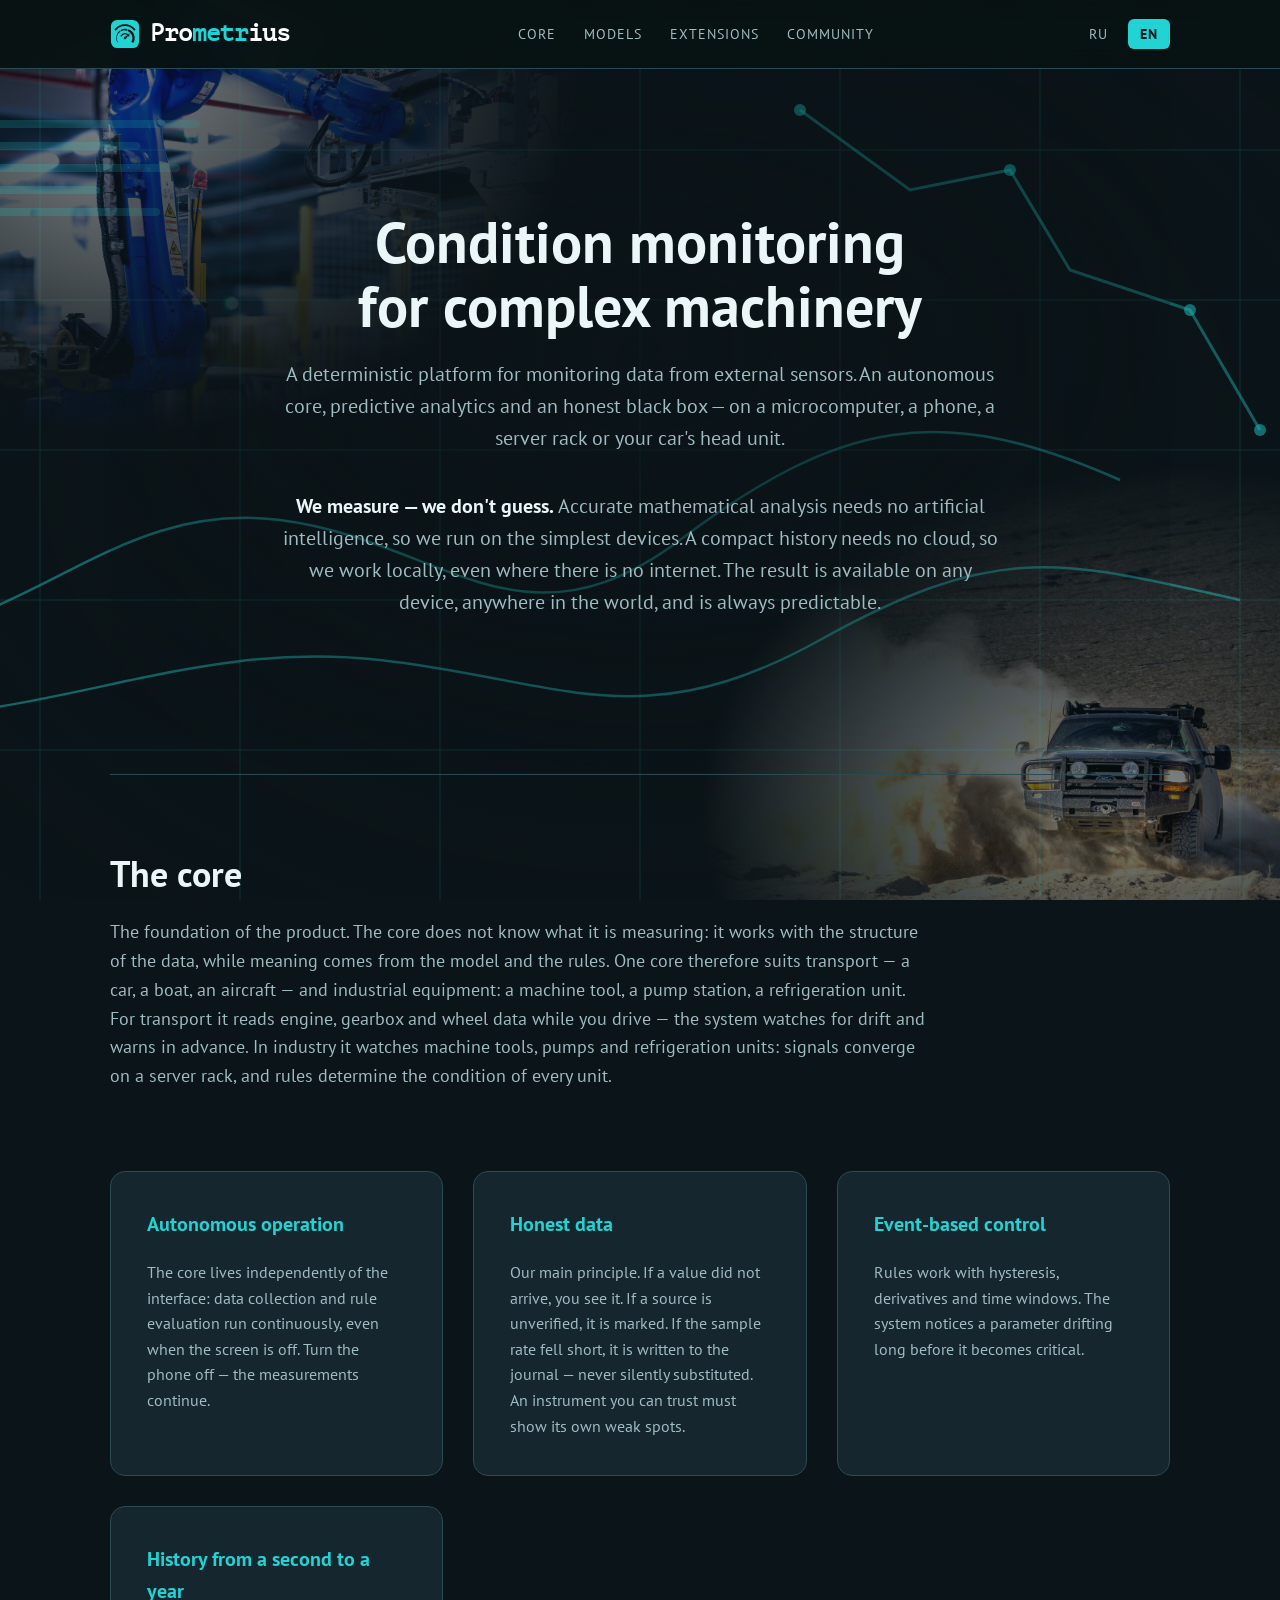
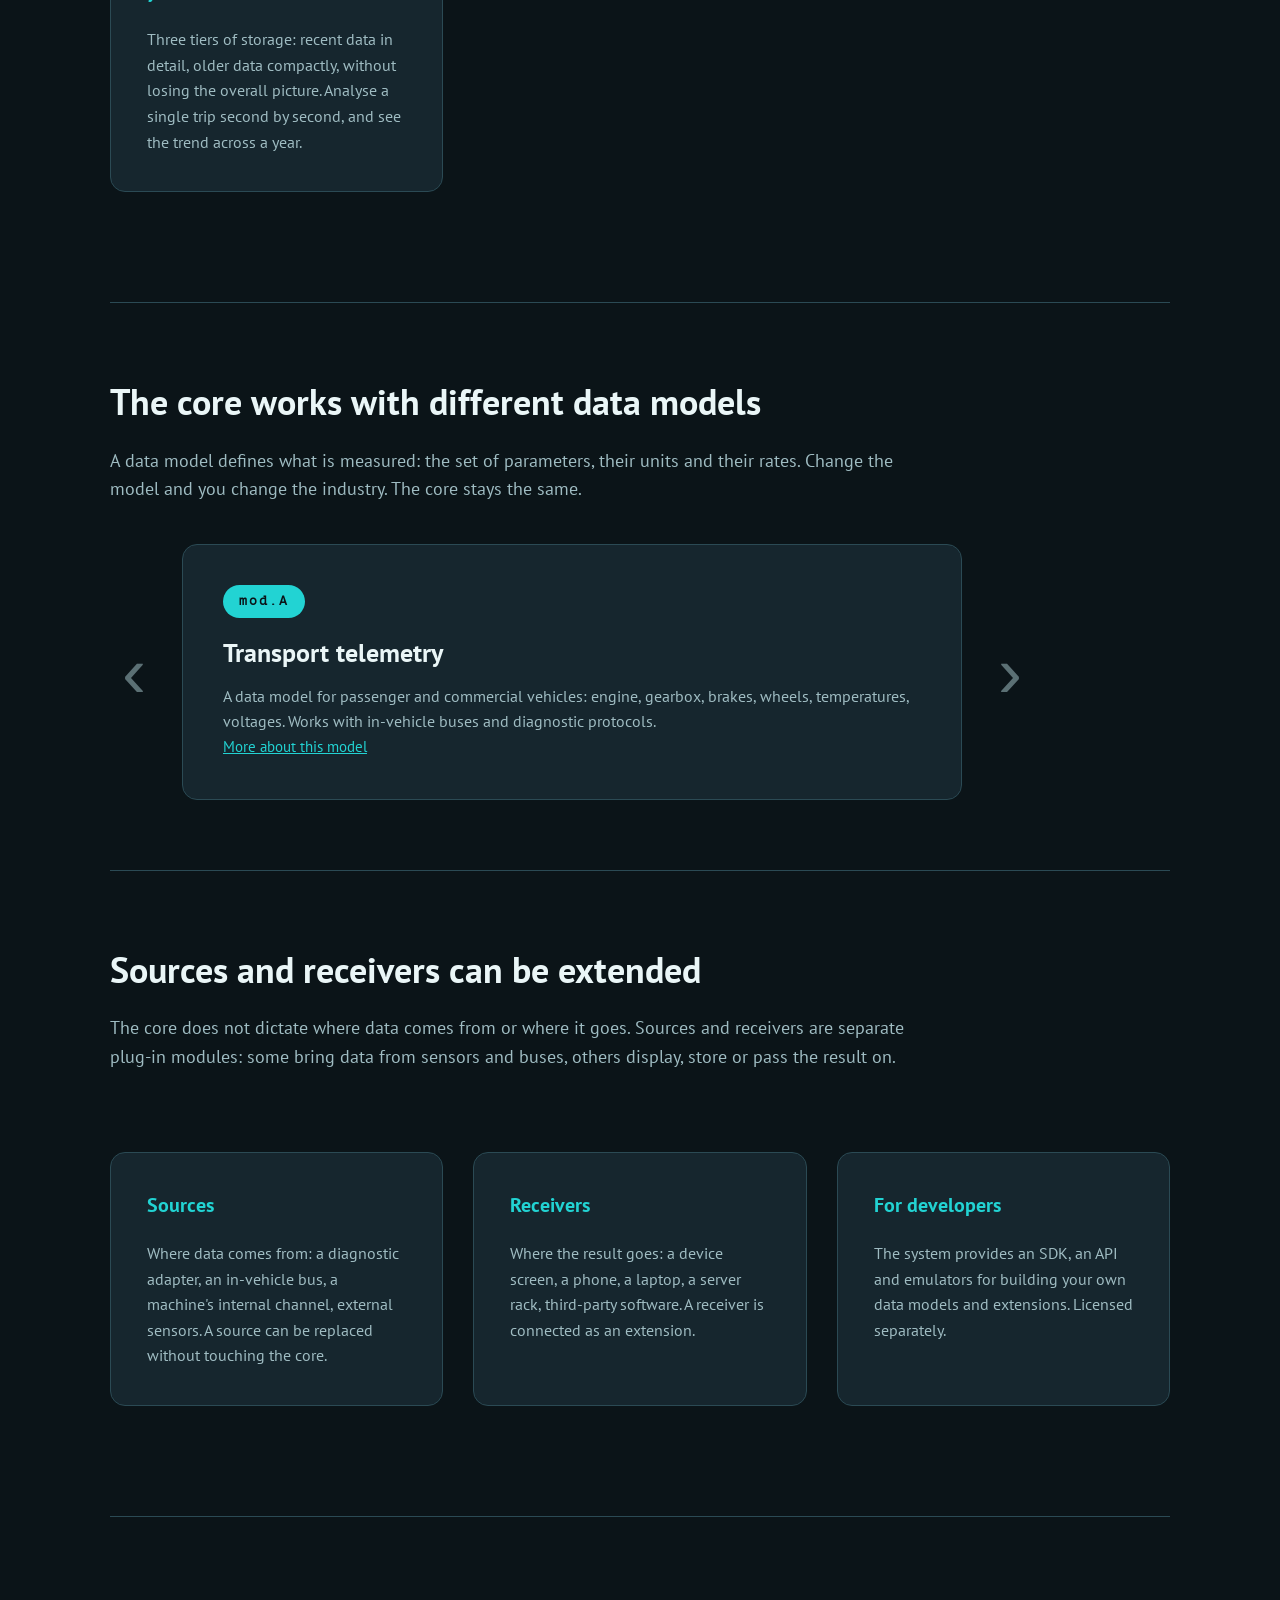
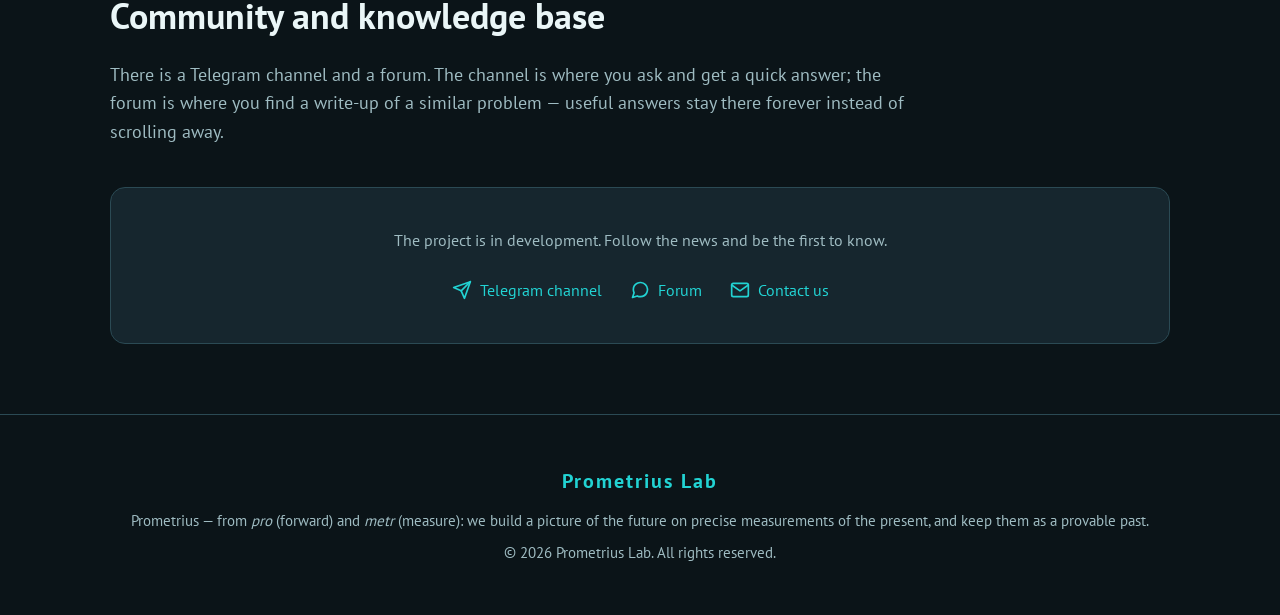
==== en/index.html @ 344a9feb "prometrius.com: первый коммит Лендинг Prometrius: русская и английская версии, шрифты PT (Sans и Mon" ====
<!DOCTYPE html>
<html lang="en">
<head>
    <meta charset="UTF-8">
    <meta name="viewport" content="width=device-width, initial-scale=1.0">

    <title>Prometrius — condition monitoring for complex machinery. Predictive analytics and telemetry</title>
    <meta name="description" content="Prometrius is a deterministic monitoring platform for data from external sensors. An autonomous core, predictive analytics and an honest black box — on a microcomputer, phone, server rack or your car's head unit. Runs locally — no internet needed.">
    <meta name="keywords" content="predictive monitoring, telemetry, machinery diagnostics, failure prediction, vehicle monitoring, black box, offline monitoring, Prometrius">
    <meta name="robots" content="index, follow">
    <meta name="author" content="Prometrius Lab">
    <link rel="canonical" href="https://prometrius.com/en/">

    <link rel="alternate" hreflang="ru" href="https://prometrius.com/">
    <link rel="alternate" hreflang="en" href="https://prometrius.com/en/">
    <link rel="alternate" hreflang="x-default" href="https://prometrius.com/en/">

    <!-- Social -->
    <meta property="og:type" content="website">
    <meta property="og:site_name" content="Prometrius">
    <meta property="og:title" content="Prometrius — condition monitoring for complex machinery">
    <meta property="og:description" content="A deterministic monitoring platform: autonomous core, predictive analytics, honest black box. Runs locally — no internet needed.">
    <meta property="og:url" content="https://prometrius.com/en/">
    <meta property="og:image" content="https://prometrius.com/preview.jpg">
    <meta property="og:locale" content="en_US">
    <meta property="og:locale:alternate" content="ru_RU">
    <meta name="twitter:card" content="summary_large_image">

    <link rel="icon" href="../ic_favicon.svg" type="image/svg+xml">
    <link rel="icon" href="../favicon.ico" sizes="any">
    <link rel="apple-touch-icon" href="../apple-touch-icon.png">
    <link rel="stylesheet" href="../styles.css">

    <script type="application/ld+json">
    {
      "@context": "https://schema.org",
      "@type": "SoftwareApplication",
      "name": "Prometrius",
      "applicationCategory": "BusinessApplication",
      "applicationSubCategory": "Predictive monitoring and telemetry",
      "operatingSystem": "Android, Linux, Windows",
      "description": "A deterministic monitoring platform for data from external sensors: autonomous core, predictive analytics and an honest black box. Runs locally — no internet needed.",
      "publisher": {
        "@type": "Organization",
        "name": "Prometrius Lab",
        "url": "https://prometrius.com/"
      }
    }
    </script>
</head>
<body>

<!-- Fixed background: machines top-left, jeep bottom-right, over them — charts,
     a GPS route on a map and tabular data. The text scrolls, the background stays -->
<div class="bg" aria-hidden="true">
    <div class="bg-photo bg-machines"></div>
    <div class="bg-photo bg-jeep"></div>

    <svg class="bg-scheme" viewBox="0 0 1600 900" preserveAspectRatio="xMidYMid slice">
        <g stroke="#22d3d3" stroke-width="1" opacity="0.18">
            <path d="M0 150H1600M0 300H1600M0 450H1600M0 600H1600M0 750H1600"/>
            <path d="M200 0V900M400 0V900M600 0V900M800 0V900M1000 0V900M1200 0V900M1400 0V900"/>
        </g>

        <g fill="none" stroke="#22d3d3" stroke-width="2.5" opacity="0.5">
            <path d="M40 640C200 620 280 500 440 520S680 660 840 540S1100 400 1280 480"/>
            <path d="M40 720C240 710 360 640 540 660S800 740 980 640S1220 560 1400 600"/>
        </g>

        <g fill="none" stroke="#22d3d3" stroke-width="3" opacity="0.45">
            <path d="M960 110L1070 190L1170 170L1230 270L1350 310L1420 430"/>
        </g>
        <g fill="#22d3d3" opacity="0.55">
            <circle cx="960" cy="110" r="6"/>
            <circle cx="1170" cy="170" r="6"/>
            <circle cx="1350" cy="310" r="6"/>
            <circle cx="1420" cy="430" r="6"/>
        </g>

        <g fill="#22d3d3" opacity="0.22">
            <rect x="60" y="120" width="300" height="8" rx="4"/>
            <rect x="60" y="142" width="240" height="8" rx="4"/>
            <rect x="60" y="164" width="280" height="8" rx="4"/>
            <rect x="60" y="186" width="200" height="8" rx="4"/>
            <rect x="60" y="208" width="260" height="8" rx="4"/>
        </g>
    </svg>

    <div class="bg-veil"></div>
</div>

<header>
    <div class="header-container">
        <a class="logo" href="./">
            <img class="logo-mark" src="../ic_logo.svg" alt="" width="30" height="30">
            <span class="logo-text">Pro<span>metr</span>ius</span>
        </a>
        <nav>
            <a href="#core">Core</a>
            <a href="#models">Models</a>
            <a href="#extensions">Extensions</a>
            <a href="#community">Community</a>
        </nav>
        <div class="lang">
            <a href="../">RU</a>
            <span class="active">EN</span>
        </div>
    </div>
</header>

<main class="container">

    <section class="hero">
        <h1>Condition monitoring<br>for complex machinery</h1>
        <p>A deterministic platform for monitoring data from external sensors. An autonomous core,
           predictive analytics and an honest black box — on a microcomputer, a phone, a server rack
           or your car's head unit.</p>
        <p class="hero-continuation">
            <strong>We measure — we don't guess.</strong> Accurate mathematical analysis needs no
            artificial intelligence, so we run on the simplest devices. A compact history needs no
            cloud, so we work locally, even where there is no internet. The result is available on any
            device, anywhere in the world, and is always predictable.
        </p>
    </section>

    <section id="core" class="section">
        <h2>The core</h2>
        <p class="lead">
            The foundation of the product. The core does not know what it is measuring: it works with the
            structure of the data, while meaning comes from the model and the rules. One core therefore
            suits transport — a car, a boat, an aircraft — and industrial equipment: a machine tool,
            a pump station, a refrigeration unit. For transport it reads engine, gearbox and wheel data
            while you drive — the system watches for drift and warns in advance. In industry it watches
            machine tools, pumps and refrigeration units: signals converge on a server rack, and rules
            determine the condition of every unit.
        </p>

        <div class="features">
            <article class="feature-card">
                <h3>Autonomous operation</h3>
                <p>The core lives independently of the interface: data collection and rule evaluation run
                   continuously, even when the screen is off. Turn the phone off — the measurements continue.</p>
            </article>

            <article class="feature-card">
                <h3>Honest data</h3>
                <p>Our main principle. If a value did not arrive, you see it. If a source is unverified,
                   it is marked. If the sample rate fell short, it is written to the journal — never
                   silently substituted. An instrument you can trust must show its own weak spots.</p>
            </article>

            <article class="feature-card">
                <h3>Event-based control</h3>
                <p>Rules work with hysteresis, derivatives and time windows. The system notices a
                   parameter drifting long before it becomes critical.</p>
            </article>

            <article class="feature-card">
                <h3>History from a second to a year</h3>
                <p>Three tiers of storage: recent data in detail, older data compactly, without losing the
                   overall picture. Analyse a single trip second by second, and see the trend across a year.</p>
            </article>
        </div>
    </section>

    <section id="models" class="section">
        <h2>The core works with different data models</h2>
        <p class="lead">
            A data model defines what is measured: the set of parameters, their units and their rates.
            Change the model and you change the industry. The core stays the same.
        </p>

        <div class="mod-slider">
            <button class="scroll-arrow" type="button" aria-label="Previous models" disabled>&#8249;</button>

            <div class="mod-card">
                <div class="badge">mod.A</div>
                <h3>Transport telemetry</h3>
                <p>A data model for passenger and commercial vehicles: engine, gearbox, brakes, wheels,
                   temperatures, voltages. Works with in-vehicle buses and diagnostic protocols.</p>
                <p class="note"><a href="mod-a/">More about this model</a></p>
            </div>

            <button class="scroll-arrow" type="button" aria-label="Next models" disabled>&#8250;</button>
        </div>
    </section>

    <section id="extensions" class="section">
        <h2>Sources and receivers can be extended</h2>
        <p class="lead">
            The core does not dictate where data comes from or where it goes. Sources and receivers are
            separate plug-in modules: some bring data from sensors and buses, others display, store or
            pass the result on.
        </p>

        <div class="features">
            <article class="feature-card">
                <h3>Sources</h3>
                <p>Where data comes from: a diagnostic adapter, an in-vehicle bus, a machine's internal
                   channel, external sensors. A source can be replaced without touching the core.</p>
            </article>

            <article class="feature-card">
                <h3>Receivers</h3>
                <p>Where the result goes: a device screen, a phone, a laptop, a server rack, third-party
                   software. A receiver is connected as an extension.</p>
            </article>

            <article class="feature-card">
                <h3>For developers</h3>
                <p>The system provides an SDK, an API and emulators for building your own data models and
                   extensions. Licensed separately.</p>
            </article>
        </div>

    </section>

    <section id="community" class="section">
        <h2>Community and knowledge base</h2>
        <p class="lead">
            There is a Telegram channel and a forum. The channel is where you ask and get a quick
            answer; the forum is where you find a write-up of a similar problem — useful answers
            stay there forever instead of scrolling away.
        </p>

        <div class="cta">
            <p>The project is in development. Follow the news and be the first to know.</p>
            <div class="contact-links">
                <a href="https://t.me/prometrius" rel="noopener">
                    <svg viewBox="0 0 24 24" fill="none" stroke="currentColor" stroke-width="2" stroke-linecap="round" stroke-linejoin="round" aria-hidden="true"><line x1="22" y1="2" x2="11" y2="13"/><polygon points="22 2 15 22 11 13 2 9 22 2"/></svg>
                    Telegram channel
                </a>
                <a href="https://prometrius.com/forum">
                    <svg viewBox="0 0 24 24" fill="none" stroke="currentColor" stroke-width="2" stroke-linecap="round" stroke-linejoin="round" aria-hidden="true"><path d="M21 11.5a8.38 8.38 0 0 1-.9 3.8 8.5 8.5 0 0 1-7.6 4.7 8.38 8.38 0 0 1-3.8-.9L3 21l1.9-5.7a8.38 8.38 0 0 1-.9-3.8 8.5 8.5 0 0 1 4.7-7.6 8.38 8.38 0 0 1 3.8-.9h.5a8.48 8.48 0 0 1 8 8v.5z"/></svg>
                    Forum
                </a>
                <a href="mailto:info@prometrius.com">
                    <svg viewBox="0 0 24 24" fill="none" stroke="currentColor" stroke-width="2" stroke-linecap="round" stroke-linejoin="round" aria-hidden="true"><rect x="2" y="4" width="20" height="16" rx="2"/><polyline points="22,6 12,13 2,6"/></svg>
                    Contact us
                </a>
            </div>
        </div>
    </section>

</main>

<footer>
    <div class="container">
        <div class="studio-brand">Prometrius Lab</div>
        <div>Prometrius — from <em>pro</em> (forward) and <em>metr</em> (measure): we build a picture of the
             future on precise measurements of the present, and keep them as a provable past.</div>
        <div class="note">© 2026 Prometrius Lab. All rights reserved.</div>
    </div>
</footer>

</body>
</html>
---- styles.css ----
/* ---------- Шрифты PT (ParaType) ----------
   Забраны только кириллица и латиница: остальные наборы символов
   удвоили бы вес, а нам они не нужны.
   font-display: swap — текст виден сразу, шрифт подменяется по загрузке */
@font-face {
    font-family: 'PT Sans';
    src: url('fonts/pt-sans-v18-cyrillic_cyrillic-ext_latin-regular.woff2') format('woff2');
    font-weight: 400;
    font-style: normal;
    font-display: swap;
}

@font-face {
    font-family: 'PT Sans';
    src: url('fonts/pt-sans-v18-cyrillic_cyrillic-ext_latin-700.woff2') format('woff2');
    font-weight: 700;
    font-style: normal;
    font-display: swap;
}

@font-face {
    font-family: 'PT Mono';
    src: url('fonts/pt-mono-v14-cyrillic_cyrillic-ext_latin-regular.woff2') format('woff2');
    font-weight: 400;
    font-style: normal;
    font-display: swap;
}

:root {
    --bg-dark: #0b1418;
    --bg-card: #16262e;
    --accent-teal: #22d3d3;
    --accent-glow: rgba(34, 211, 211, 0.3);
    --text-main: #eaf6f7;
    --text-dim: #9fbcc2;
    --critical: #ff5c5c;
    --line: #2b4a54;
}

* { box-sizing: border-box; }

html { scroll-behavior: smooth; }

body {
    background-color: var(--bg-dark);
    color: var(--text-main);
    font-family: 'PT Sans', 'Segoe UI', Roboto, sans-serif;
    line-height: 1.6;
    margin: 0;
    padding: 0;
}

.container {
    max-width: 1100px;
    margin: 0 auto;
    padding: 0 20px;
}

a { color: var(--accent-teal); }

/* ---------- Шапка ---------- */
header {
    position: fixed;
    top: 0;
    left: 0;
    width: 100%;
    background: rgba(8, 18, 18, 0.95);
    backdrop-filter: blur(10px);
    z-index: 1000;
    padding: 15px 0;
    border-bottom: 1px solid var(--line);
}

.header-container {
    max-width: 1100px;
    margin: 0 auto;
    padding: 0 20px;
    display: flex;
    justify-content: space-between;
    align-items: center;
    flex-wrap: wrap;
    gap: 10px;
}

.logo {
    display: inline-flex;
    align-items: center;
    gap: 10px;
    font-size: 24px;
    font-weight: bold;
    letter-spacing: 2px;
    color: #fff;
    text-decoration: none;
}

.logo-mark {
    width: 30px;
    height: 30px;
    flex: none;
}

/* Надпись имени — моноширинным: сразу читается как техническая,
   а лишний межбуквенный отступ не нужен, в моно он уже есть */
.logo-text {
    font-family: 'PT Mono', 'PT Sans', monospace;
    letter-spacing: 0;
}

/* Подсветка корня имени: только внутри текста, не трогая обёртку */
.logo-text span { color: var(--accent-teal); }

nav a {
    color: var(--text-dim);
    text-decoration: none;
    margin-left: 24px;
    font-size: 14px;
    text-transform: uppercase;
    letter-spacing: 1px;
    transition: 0.3s;
}

nav a:hover { color: var(--accent-teal); }

/* ---------- Переключатель языка ---------- */
.lang {
    display: flex;
    align-items: center;
    gap: 8px;
    font-size: 14px;
    letter-spacing: 1px;
}

.lang a,
.lang .active {
    text-decoration: none;
    padding: 4px 12px;
    border-radius: 6px;
    transition: 0.3s;
}

.lang a { color: var(--text-dim); }
.lang a:hover { color: var(--accent-teal); }

.lang .active {
    background: var(--accent-teal);
    color: var(--bg-dark);
    font-weight: bold;
}

/* ---------- Общий неподвижный фон ---------- */
.bg {
    position: fixed;
    inset: 0;
    z-index: -1;
    overflow: hidden;
    pointer-events: none;
}

.bg-photo {
    position: absolute;
    background-size: cover;
    background-position: center;
    opacity: 1;
    filter: brightness(1.15) saturate(1.05);
    z-index: 0;
}

/* Станки — слева вверху, растворяются вниз и вправо */
.bg-machines {
    top: -6%;
    left: -6%;
    width: 68%;
    height: 72%;
    background-image: url('bg-machines.jpg');
    -webkit-mask-image: radial-gradient(ellipse 72% 72% at 22% 22%, #000 0%, transparent 74%);
    mask-image: radial-gradient(ellipse 72% 72% at 22% 22%, #000 0%, transparent 74%);
}

/* Джип — справа внизу */
.bg-jeep {
    bottom: -6%;
    right: -6%;
    width: 68%;
    height: 72%;
    background-image: url('bg-jeep.jpg');
    -webkit-mask-image: radial-gradient(ellipse 72% 72% at 78% 78%, #000 0%, transparent 74%);
    mask-image: radial-gradient(ellipse 72% 72% at 78% 78%, #000 0%, transparent 74%);
}

/* Схема: графики, маршрут, таблицы. Лежит ВЫШЕ затенения,
   иначе оно гасит и её */
.bg-scheme {
    position: absolute;
    inset: 0;
    width: 100%;
    height: 100%;
    opacity: 0.85;
    z-index: 2;
}

/* Затемнение поверх фотографий — чтобы текст читался */
.bg-veil {
    position: absolute;
    inset: 0;
    z-index: 1;
    background: radial-gradient(ellipse at center,
        rgba(11, 20, 24, 0.16) 0%, rgba(11, 20, 24, 0.6) 100%);
}

/* ---------- Первый экран ---------- */
.hero {
    padding: 190px 0 120px;
    text-align: center;
    position: relative;
    background: radial-gradient(ellipse 72% 62% at 50% 45%,
        rgba(11, 20, 24, 0.72) 0%, rgba(11, 20, 24, 0.25) 68%, transparent 100%);
    overflow: hidden;
}

.hero h1 {
    font-size: 58px;
    margin: 20px 0;
    line-height: 1.1;
    position: relative;
    z-index: 2;
}

.hero p {
    font-size: 20px;
    color: var(--text-dim);
    max-width: 720px;
    margin: 0 auto 36px;
    position: relative;
    z-index: 2;
}

.badge {
    display: inline-block;
    background: var(--accent-teal);
    color: var(--bg-dark);
    font-family: 'PT Mono', monospace;
    font-size: 13px;
    font-weight: bold;
    letter-spacing: 2px;
    padding: 6px 16px;
    border-radius: 20px;
    position: relative;
    z-index: 2;
}

.hero-actions {
    display: flex;
    gap: 16px;
    justify-content: center;
    flex-wrap: wrap;
    position: relative;
    z-index: 2;
}

.btn {
    display: inline-block;
    background: var(--accent-teal);
    color: var(--bg-dark);
    font-weight: bold;
    text-decoration: none;
    padding: 14px 32px;
    border-radius: 30px;
    transition: 0.3s;
}

.btn:hover { box-shadow: 0 0 24px var(--accent-glow); }

.btn-ghost {
    background: transparent;
    color: var(--accent-teal);
    border: 1px solid var(--accent-teal);
}

.btn-ghost:hover { background: rgba(0, 204, 204, 0.1); }

/* Продолжение первого экрана */
.hero-continuation {
    max-width: 800px;
    margin: 70px auto 0;
    font-size: 17px;
    color: var(--text-dim);
    position: relative;
    z-index: 2;
}

.hero-continuation strong { color: var(--text-main); }

/* ---------- Секции ---------- */
.section {
    padding: 70px 0;
    border-top: 1px solid var(--line);
}

.section h2 {
    font-size: 36px;
    margin: 0 0 16px;
}

.lead {
    font-size: 18px;
    color: var(--text-dim);
    max-width: 820px;
    margin: 0 0 40px;
}

.note {
    color: var(--text-dim);
    font-size: 15px;
}

/* ---------- Сравнение ---------- */
.compare {
    display: grid;
    grid-template-columns: repeat(auto-fit, minmax(300px, 1fr));
    gap: 24px;
}

.compare-col {
    background: var(--bg-card);
    border: 1px solid var(--line);
    border-radius: 15px;
    padding: 32px;
}

.compare-col h3 {
    margin-top: 0;
    font-size: 18px;
    color: var(--text-dim);
}

.compare-col-accent {
    border-color: var(--accent-teal);
}

.compare-col-accent h3 { color: var(--accent-teal); }

.compare-col ul {
    list-style: none;
    padding: 0;
    margin: 0;
}

.compare-col li {
    padding: 10px 0 10px 26px;
    position: relative;
    border-bottom: 1px solid rgba(26, 58, 58, 0.6);
}

.compare-col li:last-child { border-bottom: none; }

.compare-col li::before {
    content: "—";
    position: absolute;
    left: 0;
    color: var(--text-dim);
}

.compare-col-accent li::before {
    content: "✓";
    color: var(--accent-teal);
}

/* ---------- Карточки ---------- */
.features {
    display: grid;
    grid-template-columns: repeat(auto-fit, minmax(300px, 1fr));
    gap: 30px;
    padding: 40px 0;
}

.feature-card {
    background: var(--bg-card);
    padding: 36px;
    border-radius: 15px;
    border: 1px solid var(--line);
    transition: 0.3s;
}

.feature-card:hover {
    border-color: var(--accent-teal);
    transform: translateY(-5px);
}

.feature-card h3 {
    margin-top: 0;
    font-size: 20px;
    color: var(--accent-teal);
}

.feature-card p {
    color: var(--text-dim);
    margin-bottom: 0;
}

/* ---------- Модуль ---------- */
.mod-card {
    background: var(--bg-card);
    border: 1px solid var(--line);
    border-radius: 15px;
    padding: 40px;
    max-width: 780px;
}

.mod-card h3 {
    margin: 14px 0 10px;
    font-size: 26px;
}

.mod-card p {
    color: var(--text-dim);
    margin: 0;
}

/* Прокрутка модулей */
.mod-slider {
    display: flex;
    align-items: center;
    gap: 24px;
}

.mod-slider .mod-card { flex: 1; }

.scroll-arrow {
    background: transparent;
    border: none;
    color: var(--text-dim);
    font-size: 72px;
    line-height: 1;
    padding: 0 12px;
    cursor: default;
    user-select: none;
    opacity: 0.55;
}

.mod-hint { margin-top: 24px; }

/* ---------- Показ: фото с текстом поверх ---------- */
.showcase {
    position: relative;
    border-radius: 18px;
    overflow: hidden;
    margin: 36px 0;
    min-height: 400px;
    display: flex;
    align-items: center;
    justify-content: center;
    background-color: var(--bg-card);
    background-image: linear-gradient(135deg, #1d343c, #16262e);
    background-size: cover;
    background-position: center;
    border: 1px solid var(--line);
}

/* Фотографии. Если файла нет — останется градиент, и блок выглядит опрятно */
.showcase-transport {
    background-image: url('showcase-transport.jpg'), linear-gradient(135deg, #1d343c, #16262e);
}

.showcase-industry {
    background-image: url('showcase-industry.jpg'), linear-gradient(135deg, #1d343c, #16262e);
}

/* Центр размыт, края резкие: под текстом мягко, по краям видно детали */
.showcase::before {
    content: "";
    position: absolute;
    inset: 0;
    background-image: inherit;
    background-size: cover;
    background-position: center;
    filter: blur(14px);
    transform: scale(1.12);
    -webkit-mask-image: radial-gradient(ellipse 62% 58% at center, #000 0%, transparent 76%);
    mask-image: radial-gradient(ellipse 62% 58% at center, #000 0%, transparent 76%);
}

.showcase::after {
    content: "";
    position: absolute;
    inset: 0;
    background: linear-gradient(to bottom, rgba(11, 20, 24, 0.3), rgba(11, 20, 24, 0.78));
}

.showcase-content {
    position: relative;
    z-index: 2;
    max-width: 660px;
    padding: 44px;
    text-align: center;
}

.showcase-content h3 {
    font-size: 28px;
    margin: 0 0 14px;
}

.showcase-content p {
    color: var(--text-dim);
    margin: 0;
}

/* ---------- Числа ---------- */
.metric-grid {
    display: grid;
    grid-template-columns: repeat(auto-fit, minmax(220px, 1fr));
    gap: 24px;
    margin-bottom: 32px;
}

.metric {
    background: var(--bg-card);
    border: 1px solid var(--line);
    border-radius: 15px;
    padding: 32px;
    text-align: center;
}

.metric-value {
    font-size: 52px;
    font-weight: bold;
    color: var(--accent-teal);
    line-height: 1;
    margin-bottom: 12px;
}

.metric-label {
    color: var(--text-dim);
    font-size: 15px;
}

/* ---------- Призыв ---------- */
.cta {
    background: var(--bg-card);
    border: 1px solid var(--line);
    border-radius: 15px;
    padding: 40px;
    text-align: center;
    margin-top: 30px;
}

.cta p {
    color: var(--text-dim);
    margin-top: 0;
    margin-bottom: 24px;
}

/* ---------- Контакты ссылками ---------- */
.contact-links {
    display: flex;
    gap: 28px;
    justify-content: center;
    flex-wrap: wrap;
}

.contact-links a {
    display: inline-flex;
    align-items: center;
    gap: 8px;
    color: var(--accent-teal);
    text-decoration: none;
    font-size: 16px;
    transition: 0.3s;
}

.contact-links a:hover { color: var(--text-main); }

.contact-links svg {
    width: 20px;
    height: 20px;
    flex: none;
}

/* ---------- Подвал ---------- */
footer {
    border-top: 1px solid var(--line);
    padding: 50px 0;
    text-align: center;
    color: var(--text-dim);
    font-size: 15px;
}

.studio-brand {
    font-size: 20px;
    font-weight: bold;
    color: var(--accent-teal);
    letter-spacing: 2px;
    margin-bottom: 12px;
}

footer .note { margin-top: 8px; }

/* ---------- Мелкие экраны ---------- */
@media (max-width: 700px) {
    .hero { padding: 150px 0 90px; }
    .hero h1 { font-size: 38px; }
    .section h2 { font-size: 28px; }
    nav a { margin-left: 14px; font-size: 12px; }
}
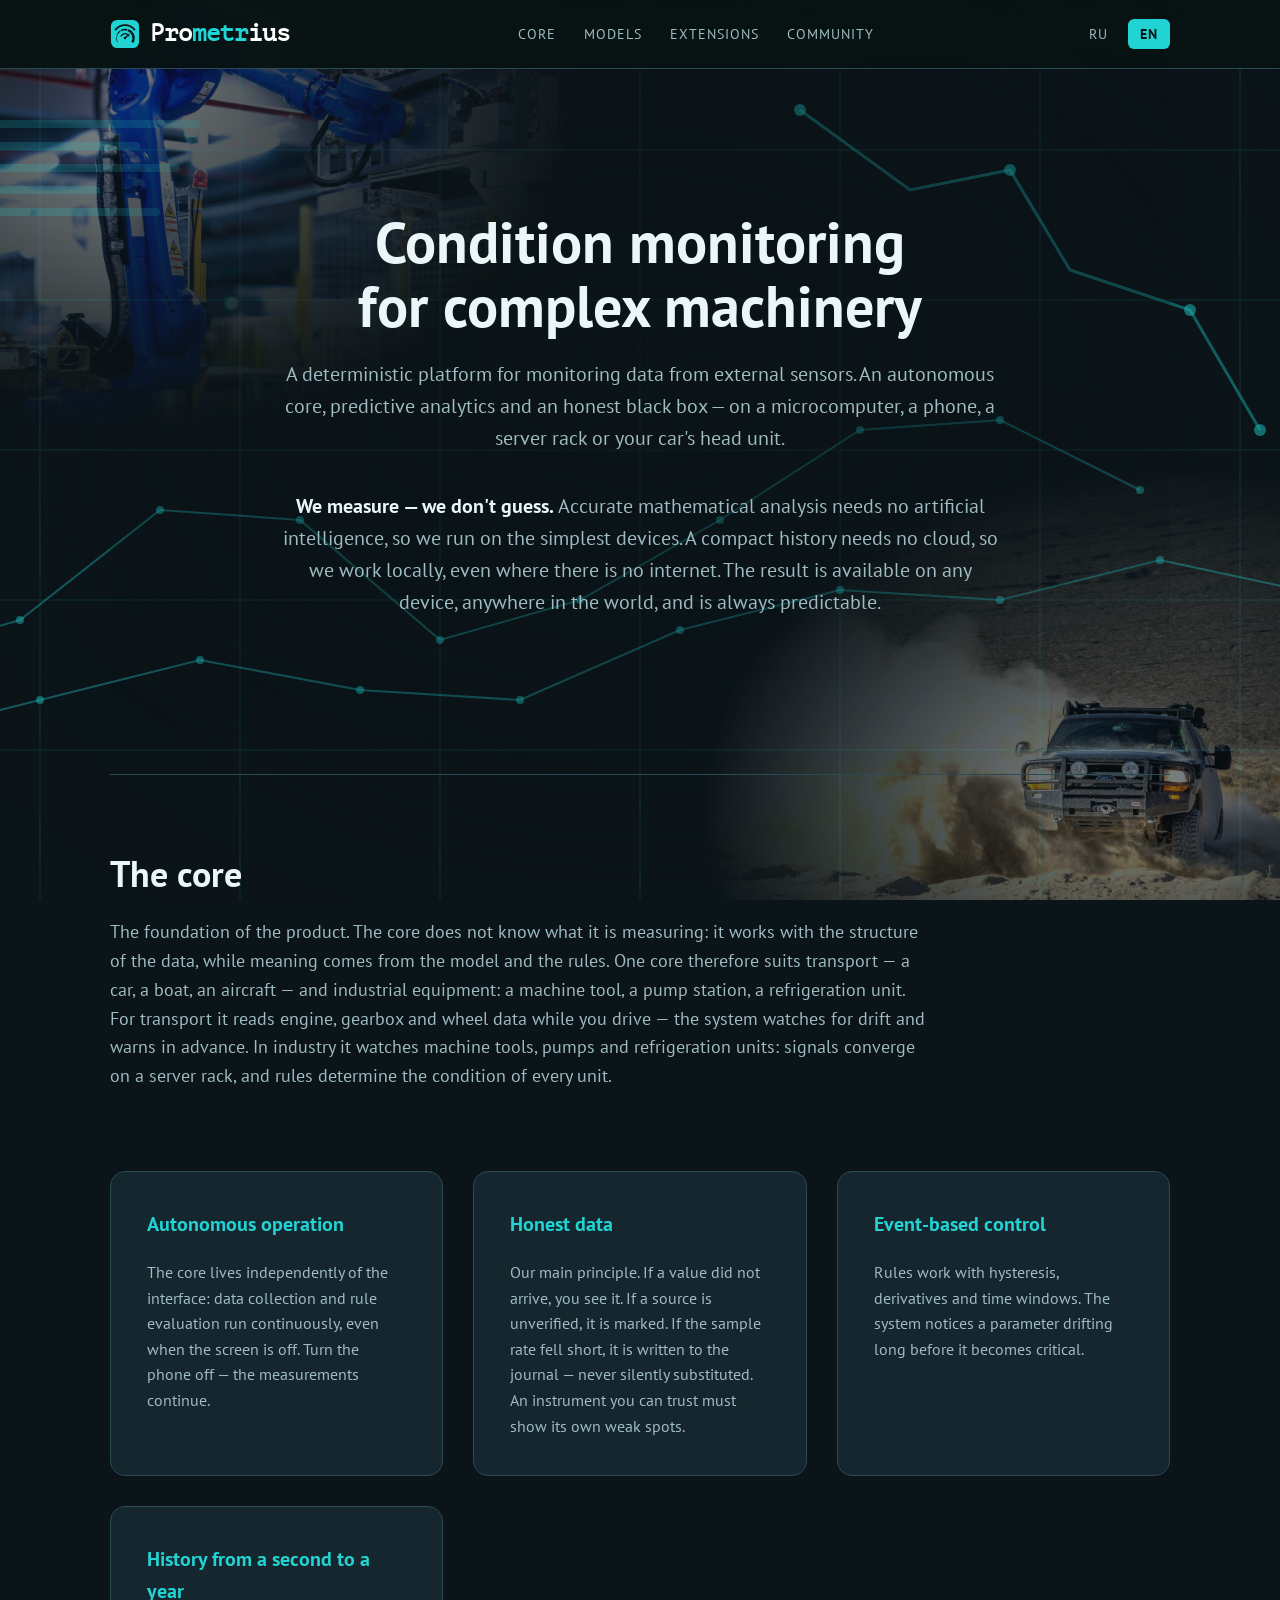
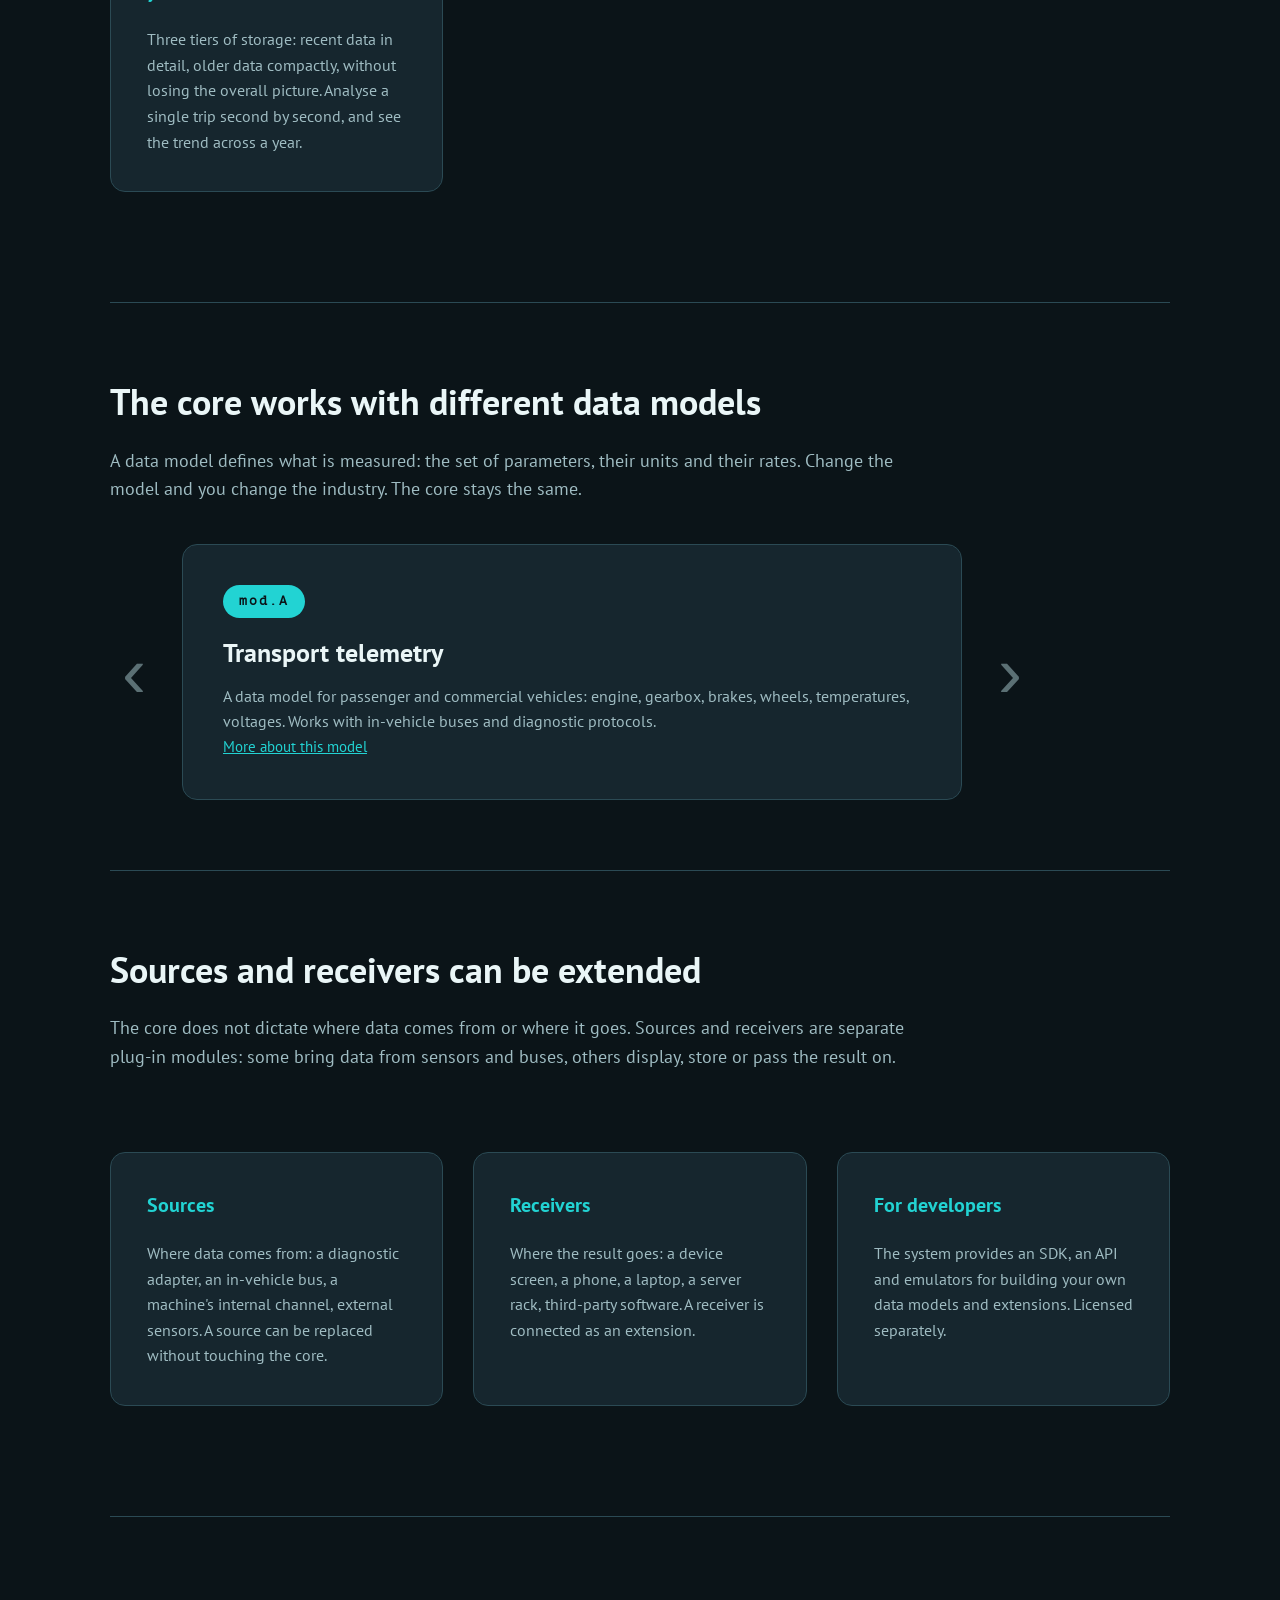
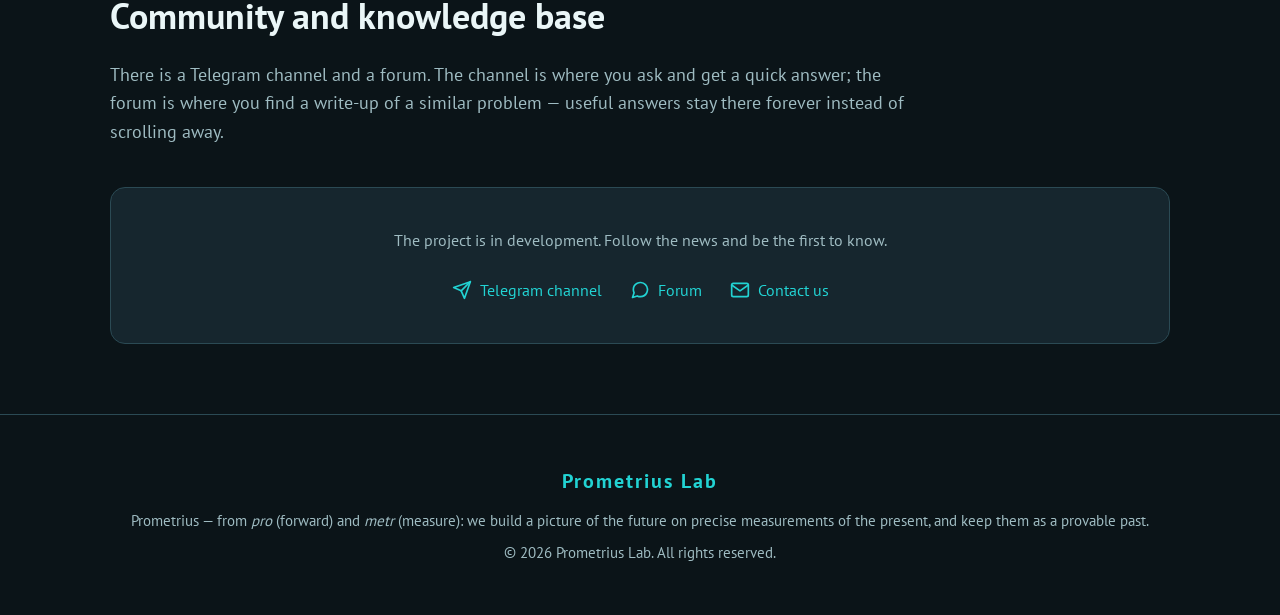
==== commit 7c426c29: "Схема фона: графики с узлами вместо волнистых линий Кривые разбиты на отрезки между замерами — так р" ====
--- a/en/index.html
+++ b/en/index.html
@@ -62,9 +62,30 @@
             <path d="M200 0V900M400 0V900M600 0V900M800 0V900M1000 0V900M1200 0V900M1400 0V900"/>
         </g>
 
-        <g fill="none" stroke="#22d3d3" stroke-width="2.5" opacity="0.5">
-            <path d="M40 640C200 620 280 500 440 520S680 660 840 540S1100 400 1280 480"/>
-            <path d="M40 720C240 710 360 640 540 660S800 740 980 640S1220 560 1400 600"/>
+        <!-- Charts: straight segments between samples, like a real plot.
+             The node dots are what make it look like data rather than a pattern -->
+        <g fill="none" stroke="#22d3d3" stroke-width="2" opacity="0.42">
+            <path d="M40 660 L180 620 L320 510 L460 520 L600 640 L740 600 L880 520 L1020 430 L1160 420 L1300 490"/>
+            <path d="M40 740 L200 700 L360 660 L520 690 L680 700 L840 630 L1000 590 L1160 600 L1320 560 L1460 590"/>
+        </g>
+        <g fill="#22d3d3" opacity="0.5">
+            <circle cx="180" cy="620" r="4"/>
+            <circle cx="320" cy="510" r="4"/>
+            <circle cx="460" cy="520" r="4"/>
+            <circle cx="600" cy="640" r="4"/>
+            <circle cx="740" cy="600" r="4"/>
+            <circle cx="880" cy="520" r="4"/>
+            <circle cx="1020" cy="430" r="4"/>
+            <circle cx="1160" cy="420" r="4"/>
+            <circle cx="1300" cy="490" r="4"/>
+            <circle cx="200" cy="700" r="4"/>
+            <circle cx="360" cy="660" r="4"/>
+            <circle cx="520" cy="690" r="4"/>
+            <circle cx="680" cy="700" r="4"/>
+            <circle cx="840" cy="630" r="4"/>
+            <circle cx="1000" cy="590" r="4"/>
+            <circle cx="1160" cy="600" r="4"/>
+            <circle cx="1320" cy="560" r="4"/>
         </g>
 
         <g fill="none" stroke="#22d3d3" stroke-width="3" opacity="0.45">
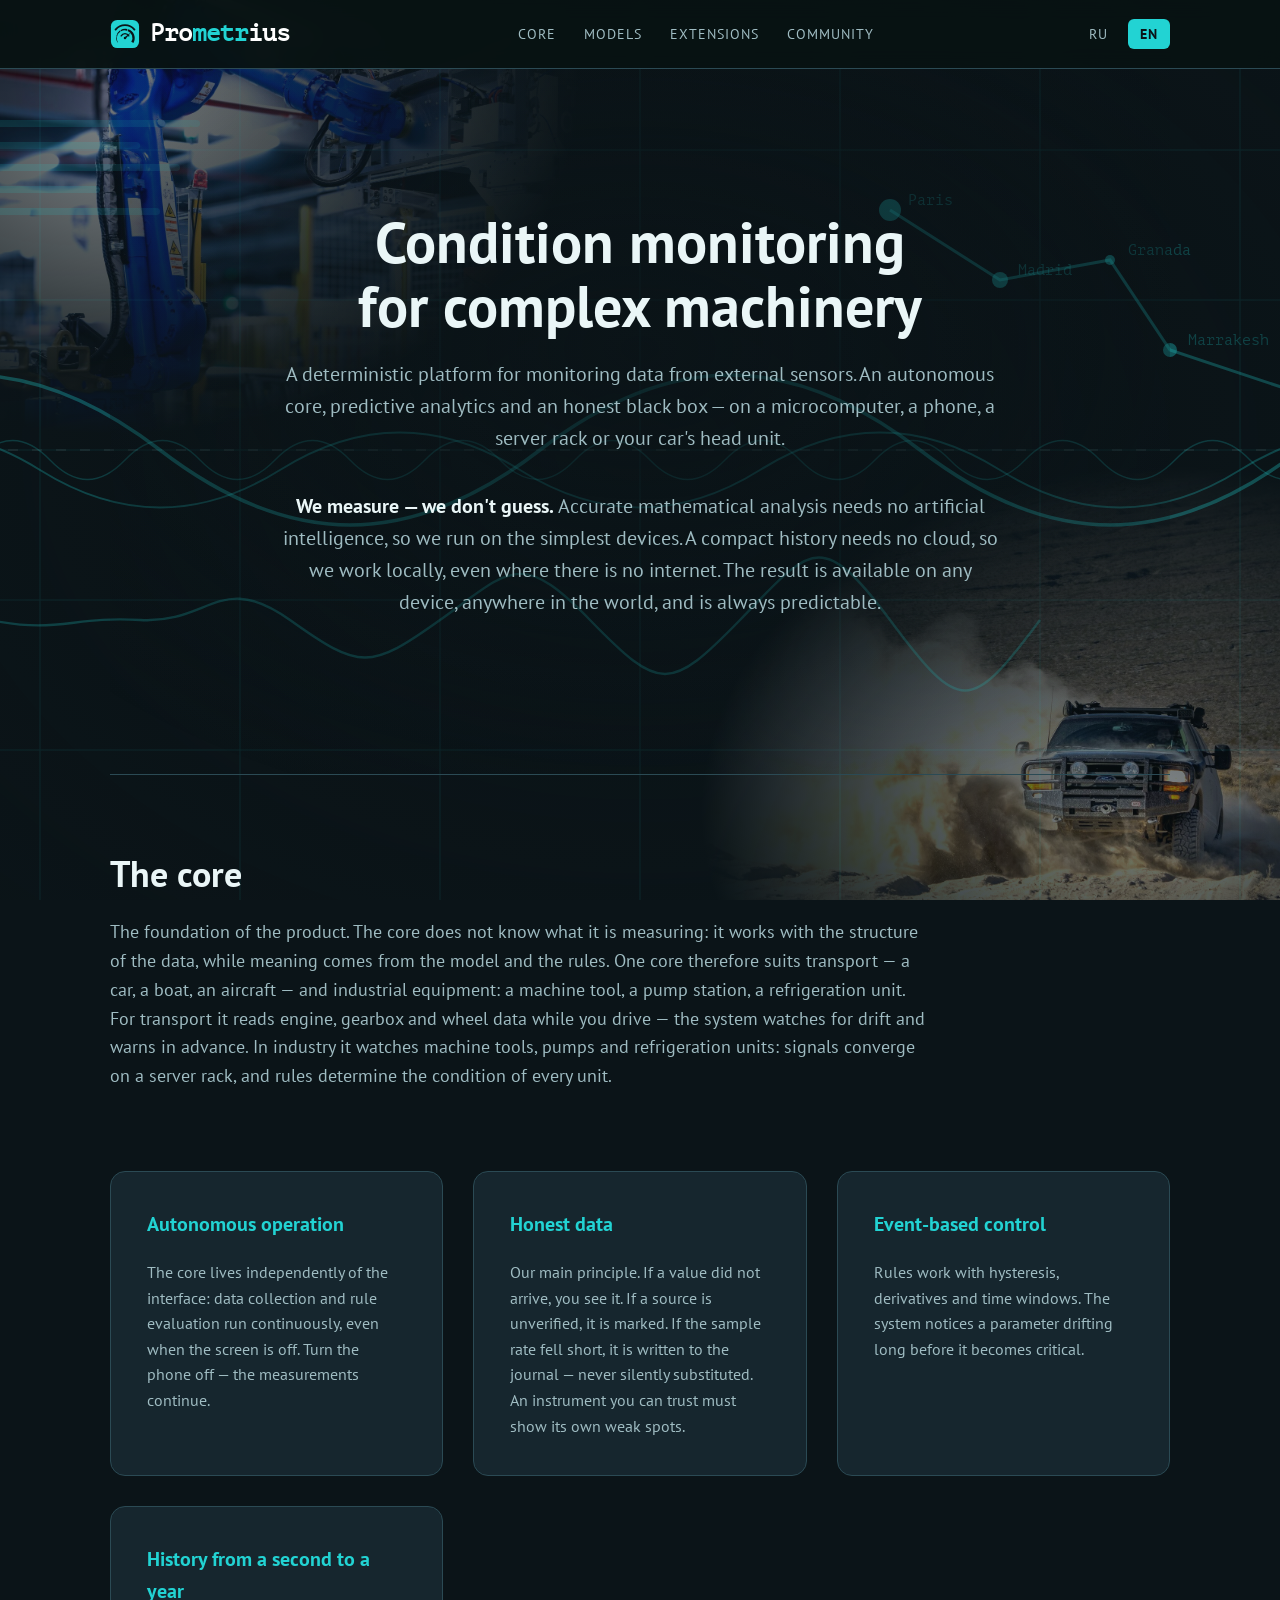
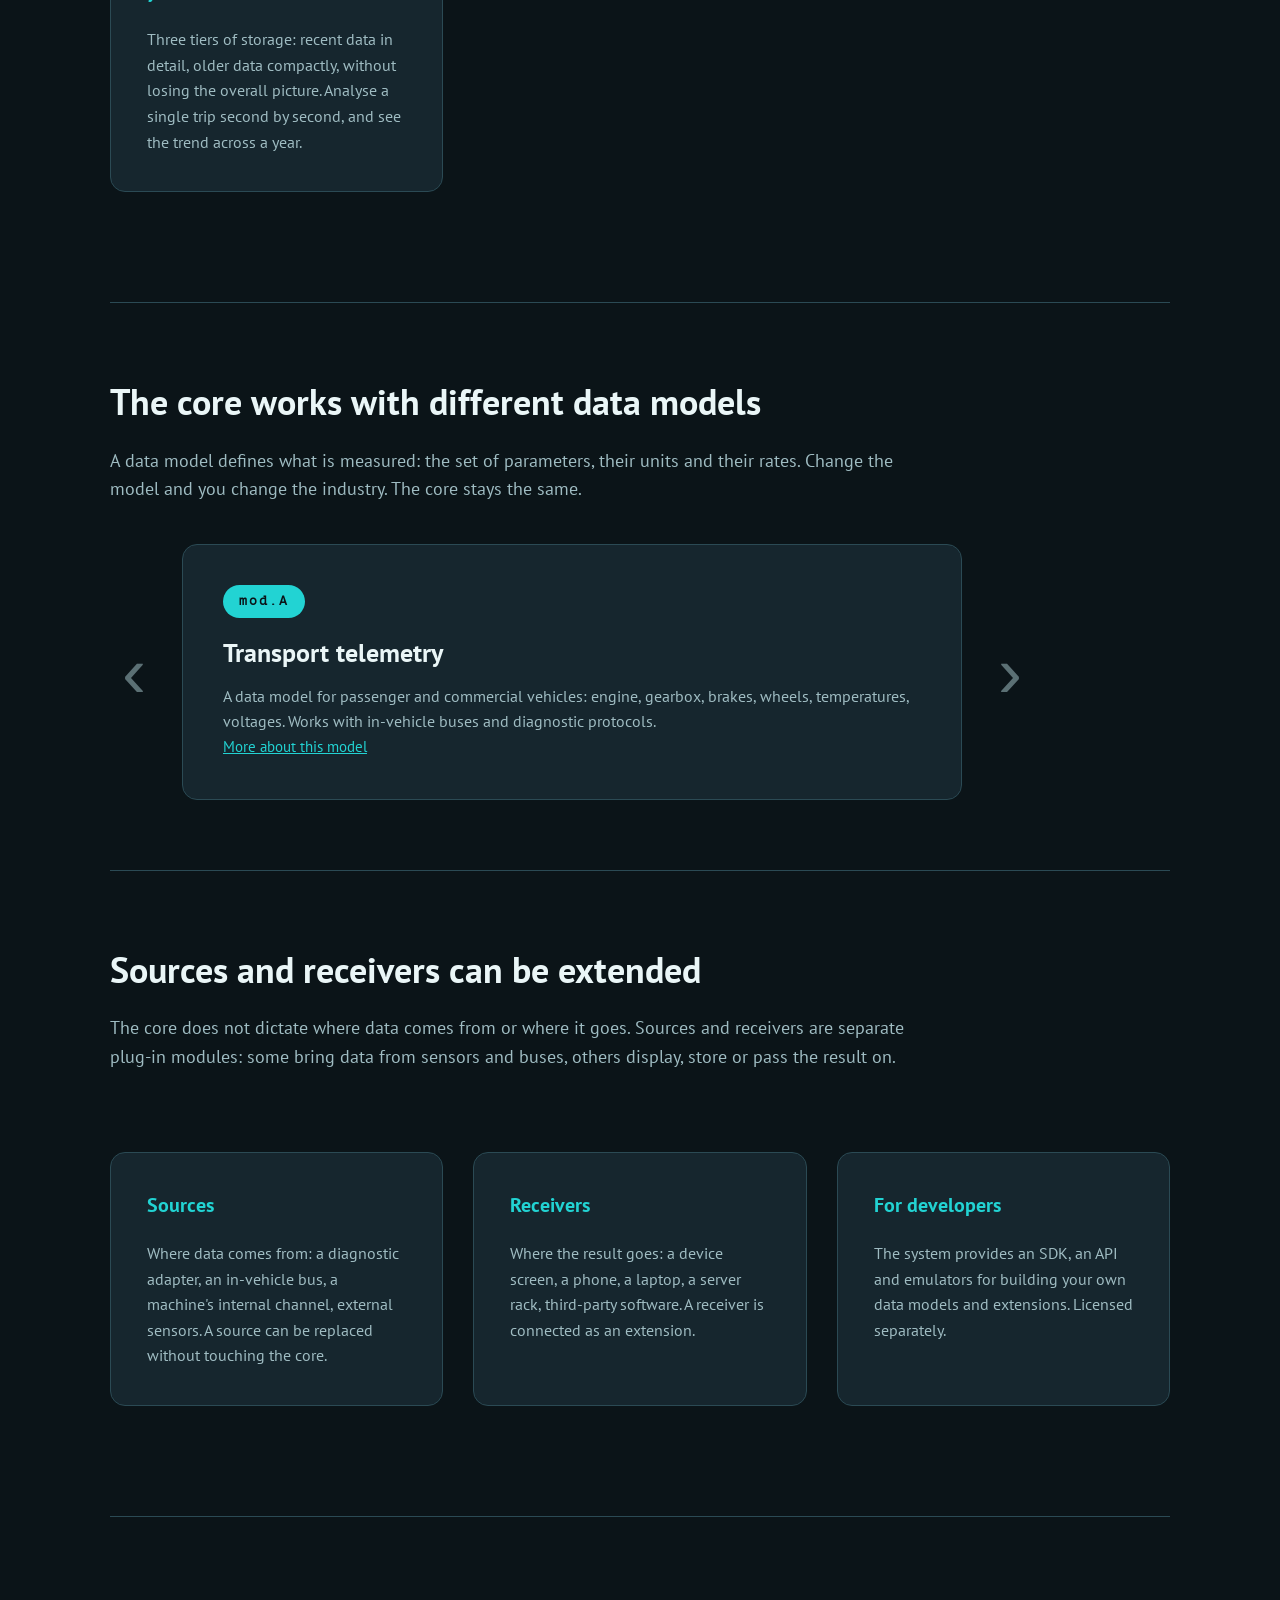
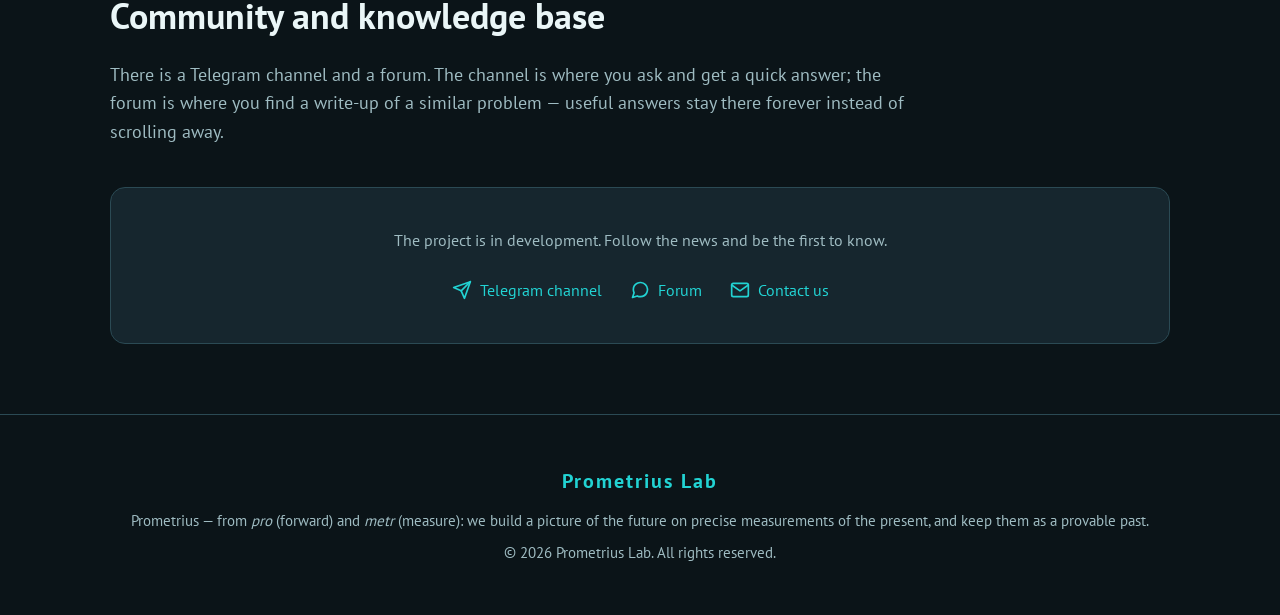
==== commit febe9b98: "Схема фона: сигналы вместо созвездий и маршрут Париж-Дакар - волны разных частот и модуляций, разной" ====
--- a/en/index.html
+++ b/en/index.html
@@ -57,53 +57,56 @@
     <div class="bg-photo bg-jeep"></div>
 
     <svg class="bg-scheme" viewBox="0 0 1600 900" preserveAspectRatio="xMidYMid slice">
-        <g stroke="#22d3d3" stroke-width="1" opacity="0.18">
+        <!-- Engineering grid -->
+        <g stroke="#22d3d3" stroke-width="1" opacity="0.12">
             <path d="M0 150H1600M0 300H1600M0 450H1600M0 600H1600M0 750H1600"/>
             <path d="M200 0V900M400 0V900M600 0V900M800 0V900M1000 0V900M1200 0V900M1400 0V900"/>
         </g>
 
-        <!-- Charts: straight segments between samples, like a real plot.
-             The node dots are what make it look like data rather than a pattern -->
-        <g fill="none" stroke="#22d3d3" stroke-width="2" opacity="0.42">
-            <path d="M40 660 L180 620 L320 510 L460 520 L600 640 L740 600 L880 520 L1020 430 L1160 420 L1300 490"/>
-            <path d="M40 740 L200 700 L360 660 L520 690 L680 700 L840 630 L1000 590 L1160 600 L1320 560 L1460 590"/>
-        </g>
-        <g fill="#22d3d3" opacity="0.5">
-            <circle cx="180" cy="620" r="4"/>
-            <circle cx="320" cy="510" r="4"/>
-            <circle cx="460" cy="520" r="4"/>
-            <circle cx="600" cy="640" r="4"/>
-            <circle cx="740" cy="600" r="4"/>
-            <circle cx="880" cy="520" r="4"/>
-            <circle cx="1020" cy="430" r="4"/>
-            <circle cx="1160" cy="420" r="4"/>
-            <circle cx="1300" cy="490" r="4"/>
-            <circle cx="200" cy="700" r="4"/>
-            <circle cx="360" cy="660" r="4"/>
-            <circle cx="520" cy="690" r="4"/>
-            <circle cx="680" cy="700" r="4"/>
-            <circle cx="840" cy="630" r="4"/>
-            <circle cx="1000" cy="590" r="4"/>
-            <circle cx="1160" cy="600" r="4"/>
-            <circle cx="1320" cy="560" r="4"/>
-        </g>
-
-        <g fill="none" stroke="#22d3d3" stroke-width="3" opacity="0.45">
-            <path d="M960 110L1070 190L1170 170L1230 270L1350 310L1420 430"/>
-        </g>
-        <g fill="#22d3d3" opacity="0.55">
-            <circle cx="960" cy="110" r="6"/>
-            <circle cx="1170" cy="170" r="6"/>
-            <circle cx="1350" cy="310" r="6"/>
-            <circle cx="1420" cy="430" r="6"/>
-        </g>
-
-        <g fill="#22d3d3" opacity="0.22">
-            <rect x="60" y="120" width="300" height="8" rx="4"/>
-            <rect x="60" y="142" width="240" height="8" rx="4"/>
-            <rect x="60" y="164" width="280" height="8" rx="4"/>
-            <rect x="60" y="186" width="200" height="8" rx="4"/>
-            <rect x="60" y="208" width="260" height="8" rx="4"/>
+        <!-- Axis: pale dashed line, barely visible -->
+        <path d="M0 450H1600" fill="none" stroke="#eaf6f7"
+              stroke-width="1" stroke-dasharray="10 14" opacity="0.15"/>
+
+        <!-- Signals: different frequencies and modulations, different weights, no dots -->
+        <g fill="none" stroke="#22d3d3">
+            <path opacity="0.36" stroke-width="3.5"
+                  d="M-60 450C70 350 190 350 320 450S570 550 700 450S950 350 1080 450S1330 550 1460 450S1710 350 1840 450"/>
+            <path opacity="0.30" stroke-width="2"
+                  d="M-40 470C40 420 120 420 200 470S360 520 440 470S600 420 680 470S840 520 920 470S1080 420 1160 470S1320 520 1400 470S1560 420 1640 470"/>
+            <path opacity="0.24" stroke-width="1.4"
+                  d="M-20 460C5 434 35 434 60 460S110 486 135 460S185 434 210 460S260 486 285 460S335 434 360 460S410 486 435 460S485 434 510 460S560 486 585 460S635 434 660 460S710 486 735 460S785 434 810 460S860 486 885 460S935 434 960 460S1010 486 1035 460S1085 434 1110 460S1160 486 1185 460S1235 434 1260 460S1310 486 1335 460S1385 434 1410 460S1460 486 1485 460S1535 434 1560 460"/>
+            <path opacity="0.28" stroke-width="2.4"
+                  d="M-30 620C40 606 80 606 150 620S230 616 300 620S380 570 450 620S530 670 600 620S680 548 750 620S830 692 900 620S980 526 1050 620S1130 714 1200 620"/>
+        </g>
+
+        <!-- Route: shifted right and up; waypoints of different size, with names -->
+        <g fill="none" stroke="#22d3d3" stroke-width="3" opacity="0.32">
+            <path d="M1050 210L1160 280L1270 260L1330 350L1450 390L1530 500"/>
+        </g>
+        <g fill="#22d3d3" opacity="0.40">
+            <circle cx="1050" cy="210" r="11"/>
+            <circle cx="1160" cy="280" r="8"/>
+            <circle cx="1270" cy="260" r="5"/>
+            <circle cx="1330" cy="350" r="7"/>
+            <circle cx="1450" cy="390" r="4"/>
+            <circle cx="1530" cy="500" r="9"/>
+        </g>
+        <g fill="#22d3d3" opacity="0.28" font-family="'PT Mono', monospace" font-size="15">
+            <text x="1068" y="205">Paris</text>
+            <text x="1178" y="275">Madrid</text>
+            <text x="1288" y="255">Granada</text>
+            <text x="1348" y="345">Marrakesh</text>
+            <text x="1468" y="385">Dakhla</text>
+            <text x="1520" y="495" text-anchor="end">Dakar</text>
+        </g>
+
+        <!-- Table rows -->
+        <g fill="#22d3d3" opacity="0.15">
+            <rect x="60" y="120" width="300" height="7" rx="3.5"/>
+            <rect x="60" y="142" width="240" height="7" rx="3.5"/>
+            <rect x="60" y="164" width="280" height="7" rx="3.5"/>
+            <rect x="60" y="186" width="200" height="7" rx="3.5"/>
+            <rect x="60" y="208" width="260" height="7" rx="3.5"/>
         </g>
     </svg>
 
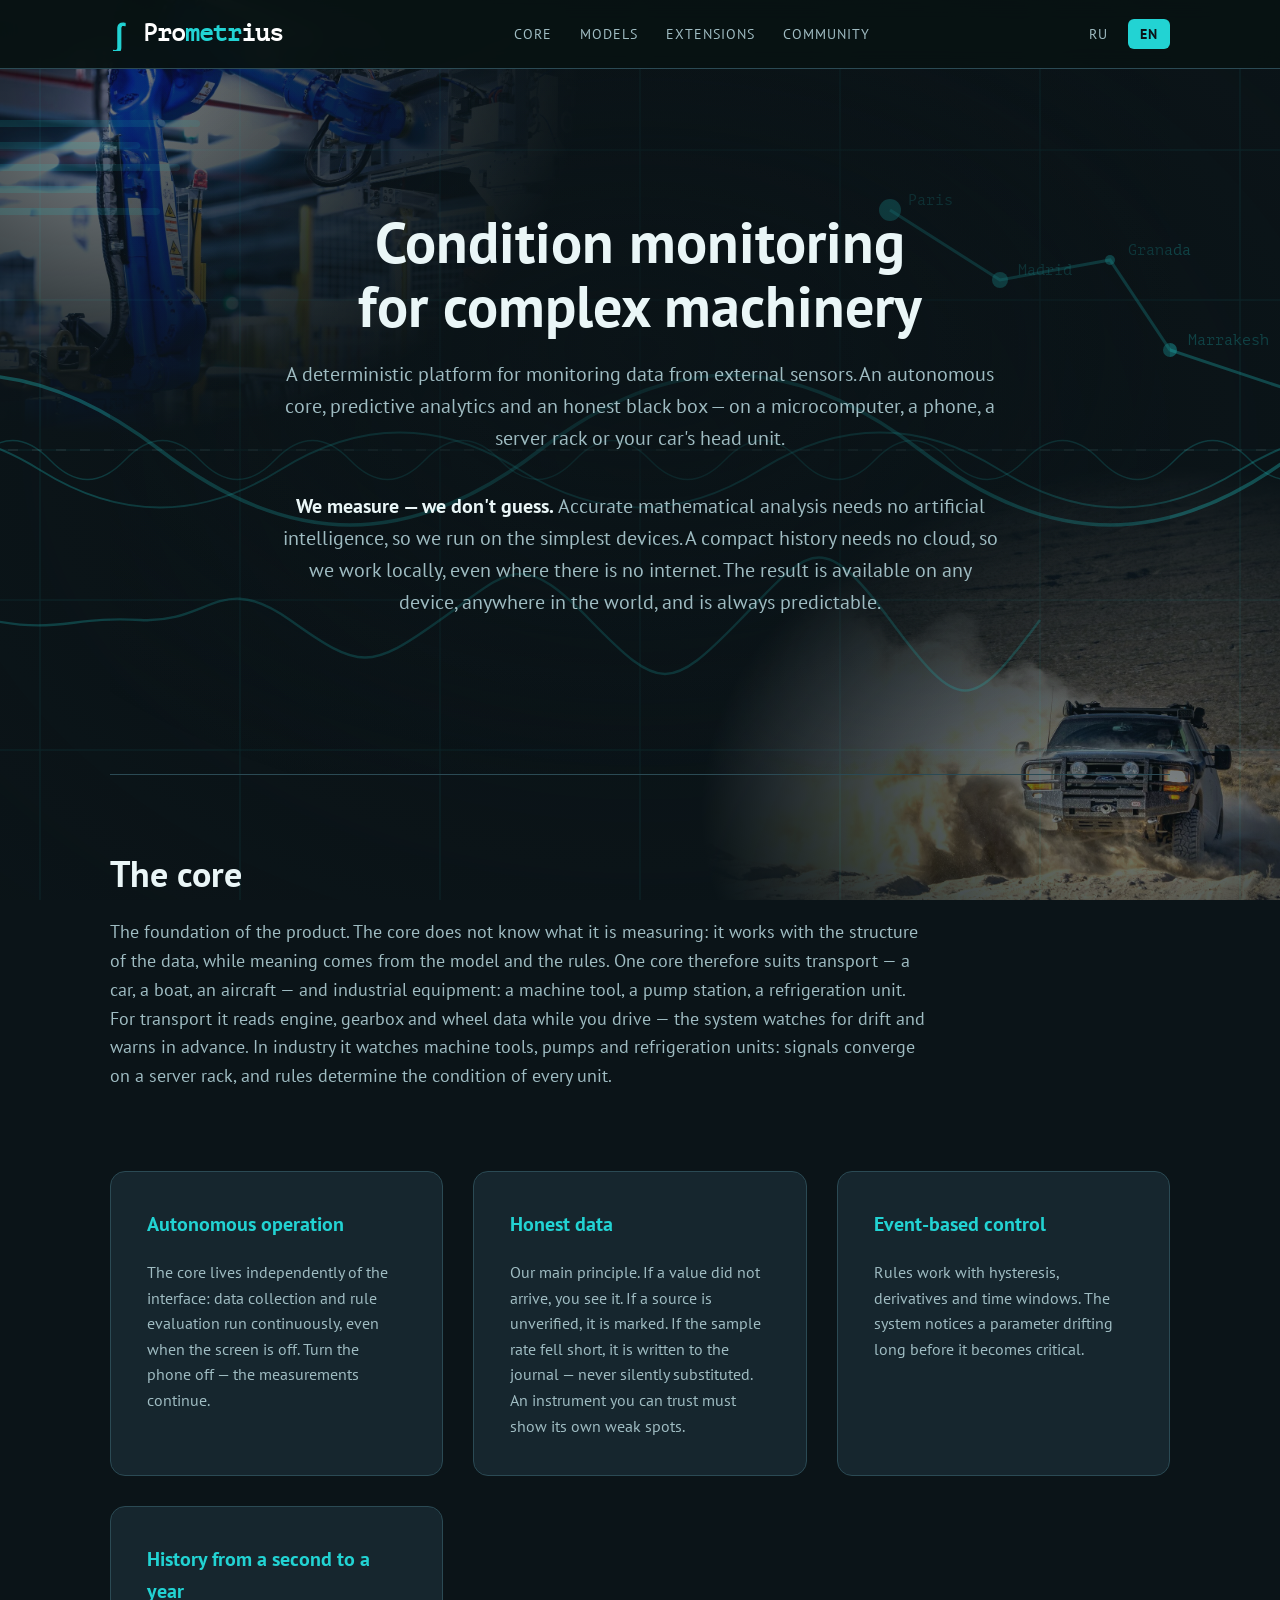
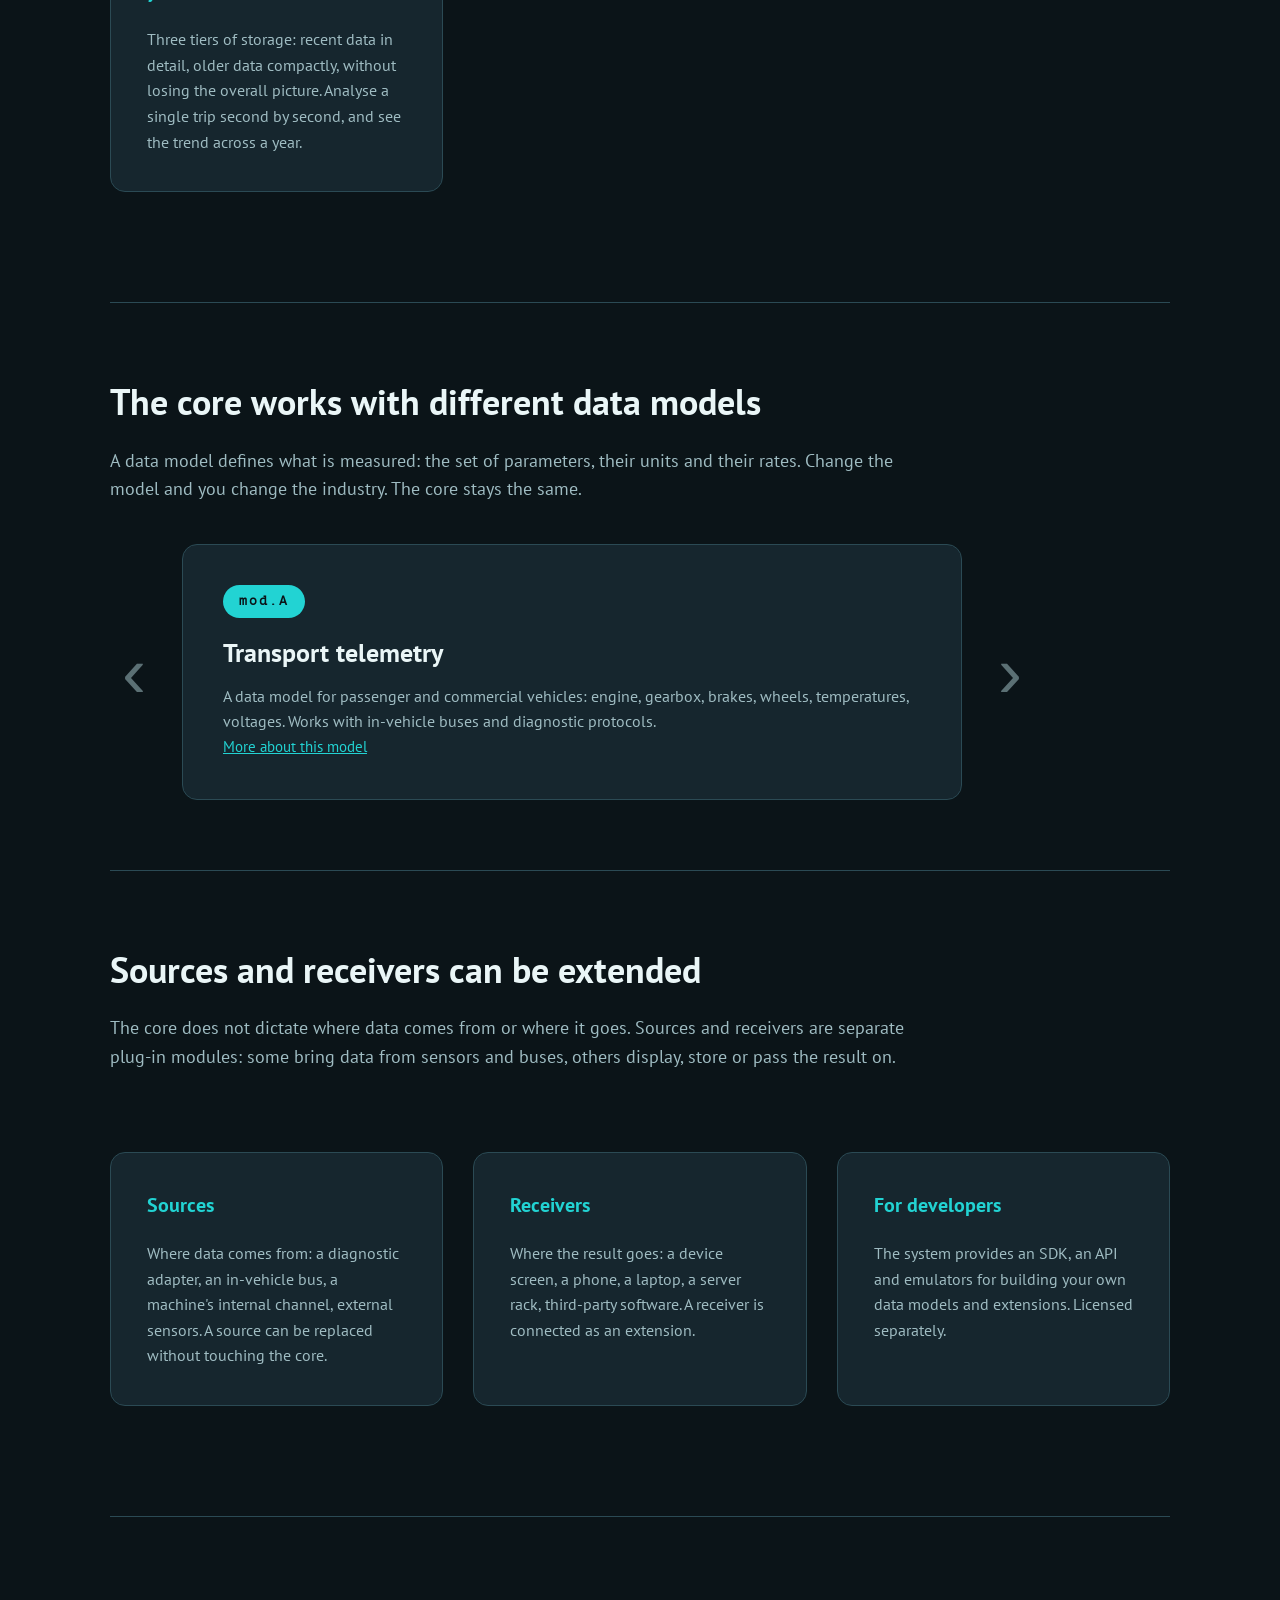
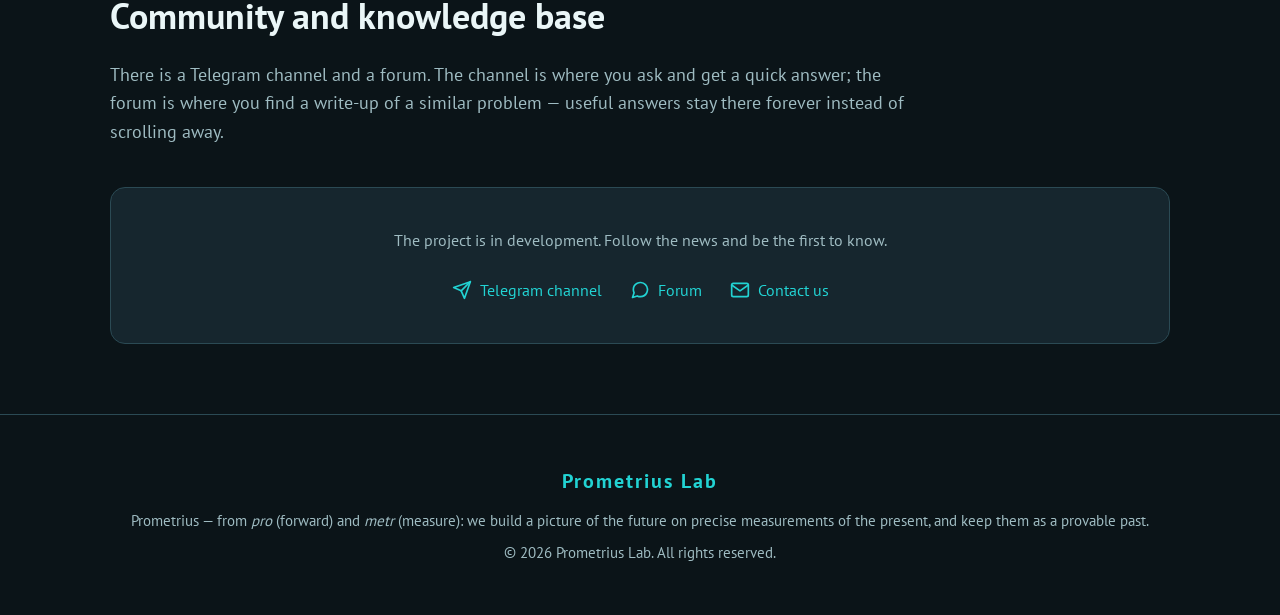
==== commit f43c958c: "Знак интеграла из макетов AI Studio Перенесены четыре варианта замка и значок приложения. Их циан #0" ====
--- a/en/index.html
+++ b/en/index.html
@@ -116,7 +116,13 @@
 <header>
     <div class="header-container">
         <a class="logo" href="./">
-            <img class="logo-mark" src="../ic_logo.svg" alt="" width="30" height="30">
+            <!-- The integral sign is inlined on purpose: this way it takes the PT Mono
+                 font from the site's own styles, not whatever a visitor has installed -->
+            <svg class="logo-mark" viewBox="0 0 30 44" width="24" height="35" aria-hidden="true">
+                <text x="0" y="37" font-size="40" font-family="'PT Mono', monospace" font-weight="400"
+                      fill="#22d3d3" stroke="#22d3d3" stroke-width="1.7" stroke-linecap="round"
+                      stroke-linejoin="round" paint-order="stroke fill">∫</text>
+            </svg>
             <span class="logo-text">Pro<span>metr</span>ius</span>
         </a>
         <nav>
--- a/styles.css
+++ b/styles.css
@@ -94,8 +94,8 @@
 }
 
 .logo-mark {
-    width: 30px;
-    height: 30px;
+    width: auto;
+    height: 34px;
     flex: none;
 }
 
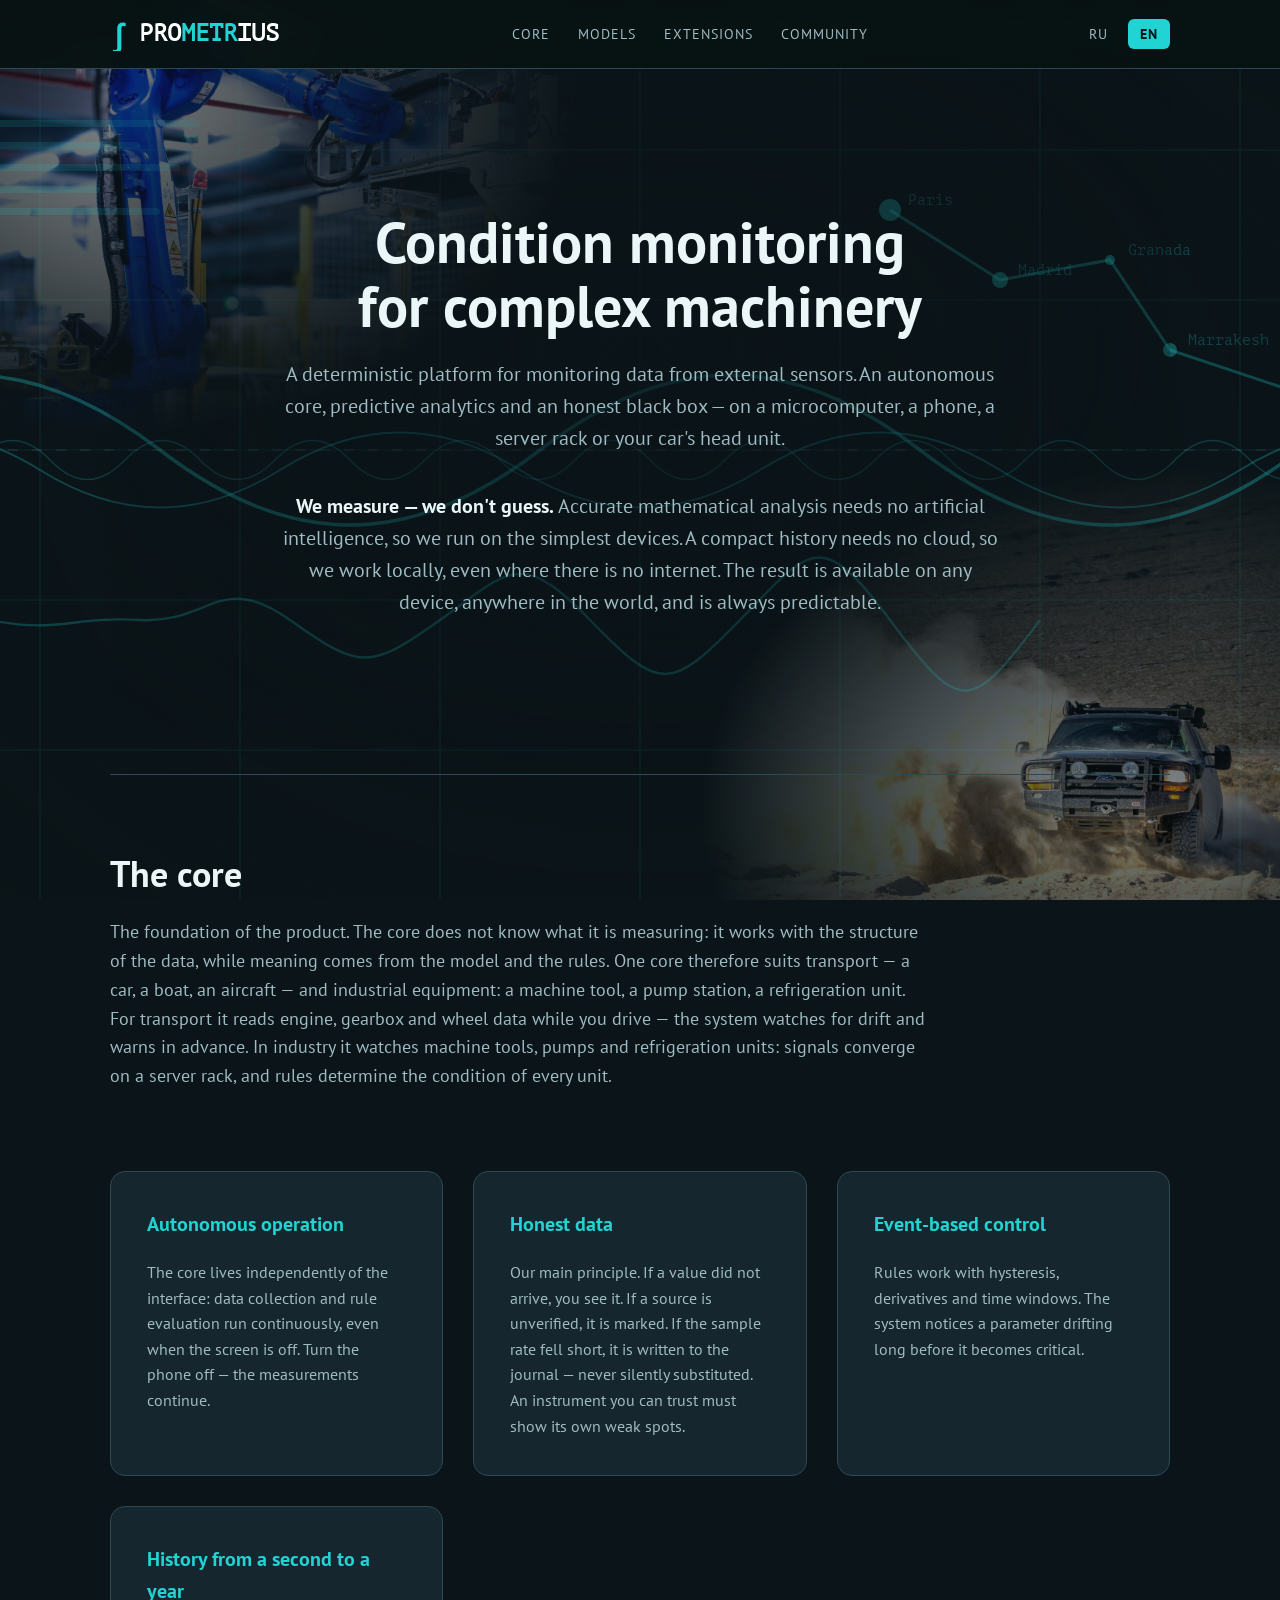
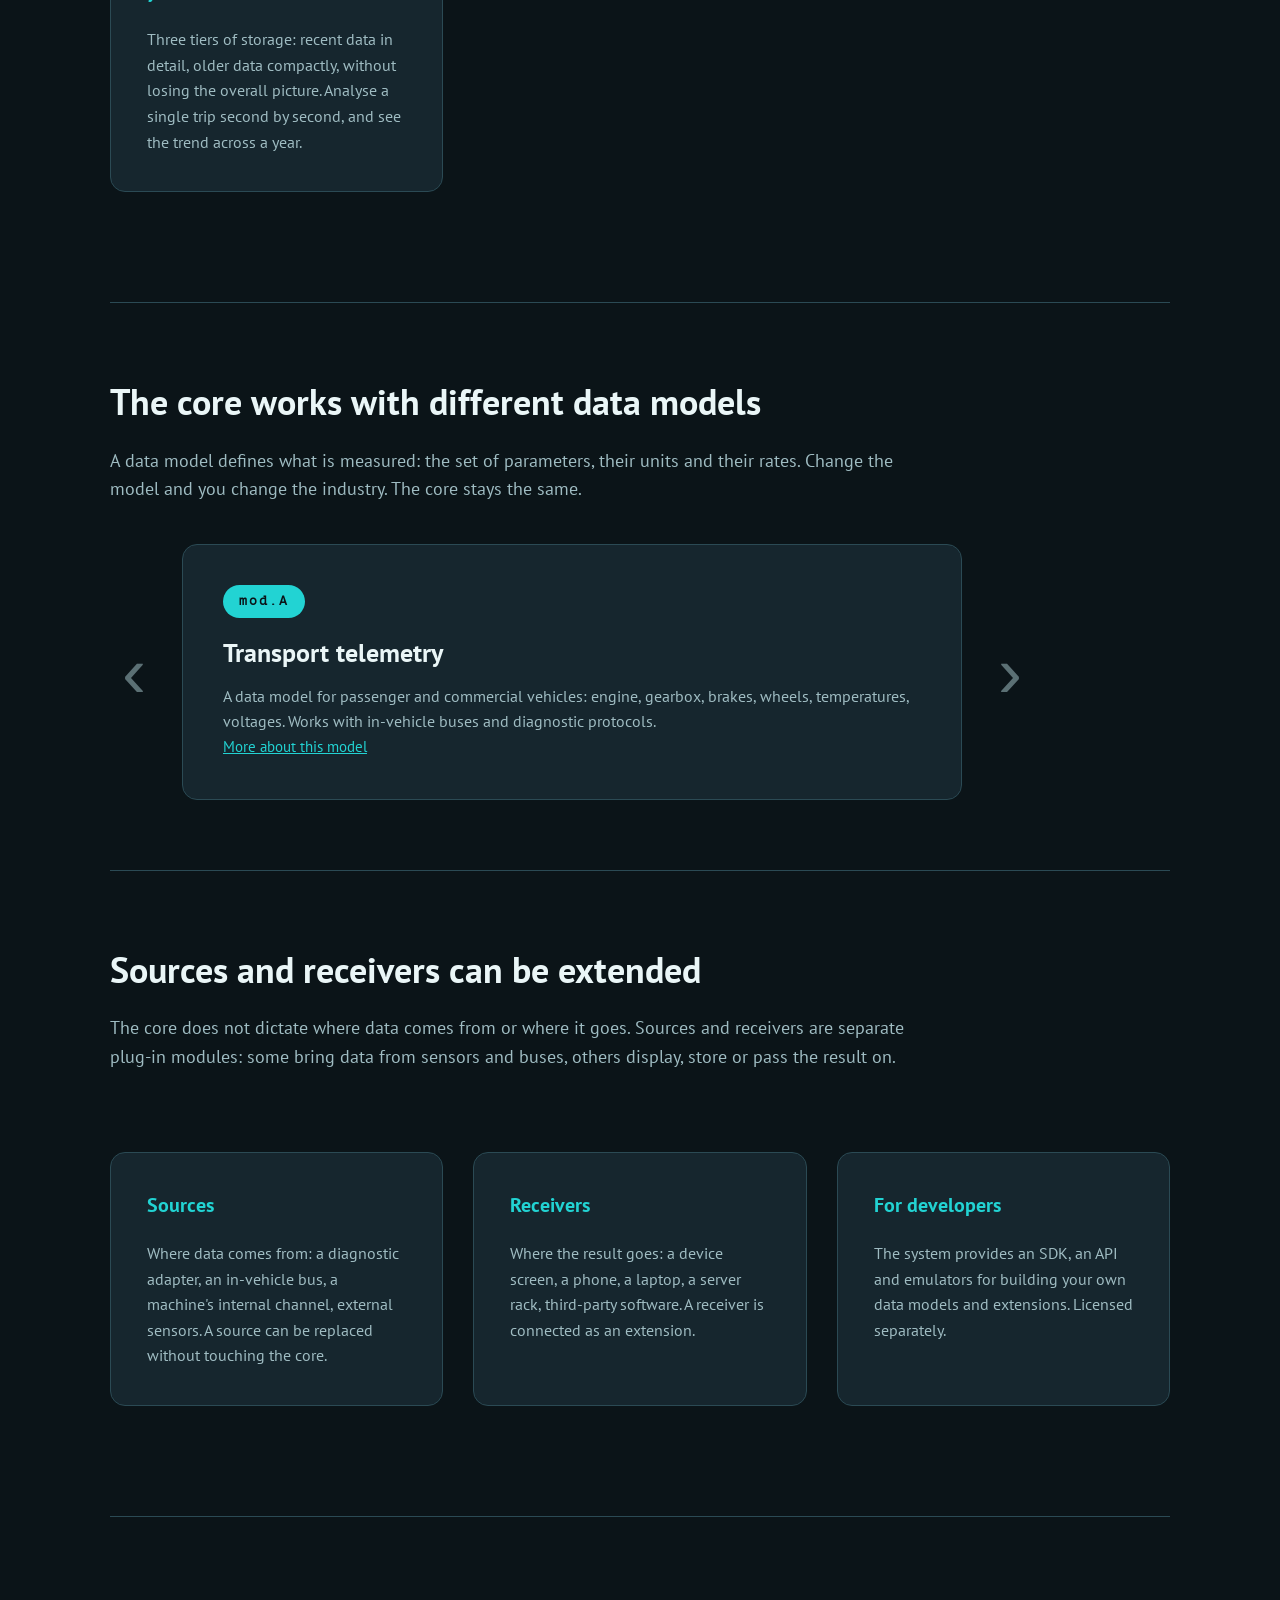
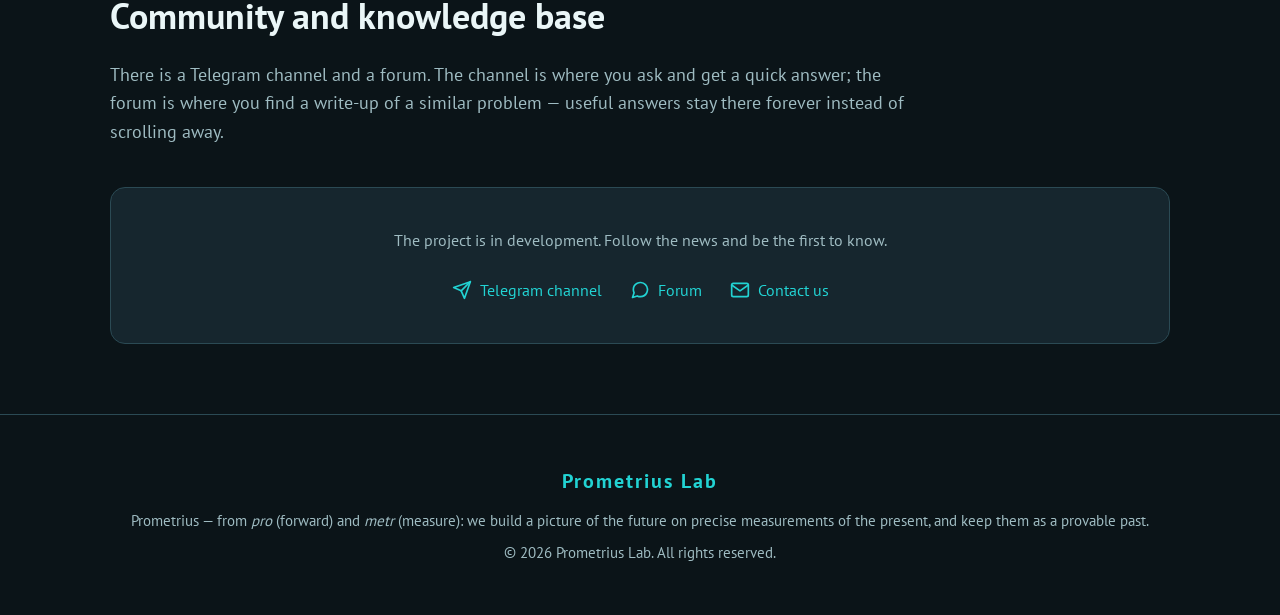
==== commit 2b09875b: "Контурные знаки пошли в дело Файлы *_cont.svg, сделанные в Inkscape, поставлены в шапку сайта и во в" ====
--- a/en/index.html
+++ b/en/index.html
@@ -123,7 +123,7 @@
                       fill="#22d3d3" stroke="#22d3d3" stroke-width="1.7" stroke-linecap="round"
                       stroke-linejoin="round" paint-order="stroke fill">∫</text>
             </svg>
-            <span class="logo-text">Pro<span>metr</span>ius</span>
+            <span class="logo-text">PRO<span>METR</span>IUS</span>
         </a>
         <nav>
             <a href="#core">Core</a>
--- a/styles.css
+++ b/styles.css
@@ -85,7 +85,7 @@
 .logo {
     display: inline-flex;
     align-items: center;
-    gap: 10px;
+    gap: 6px;
     font-size: 24px;
     font-weight: bold;
     letter-spacing: 2px;
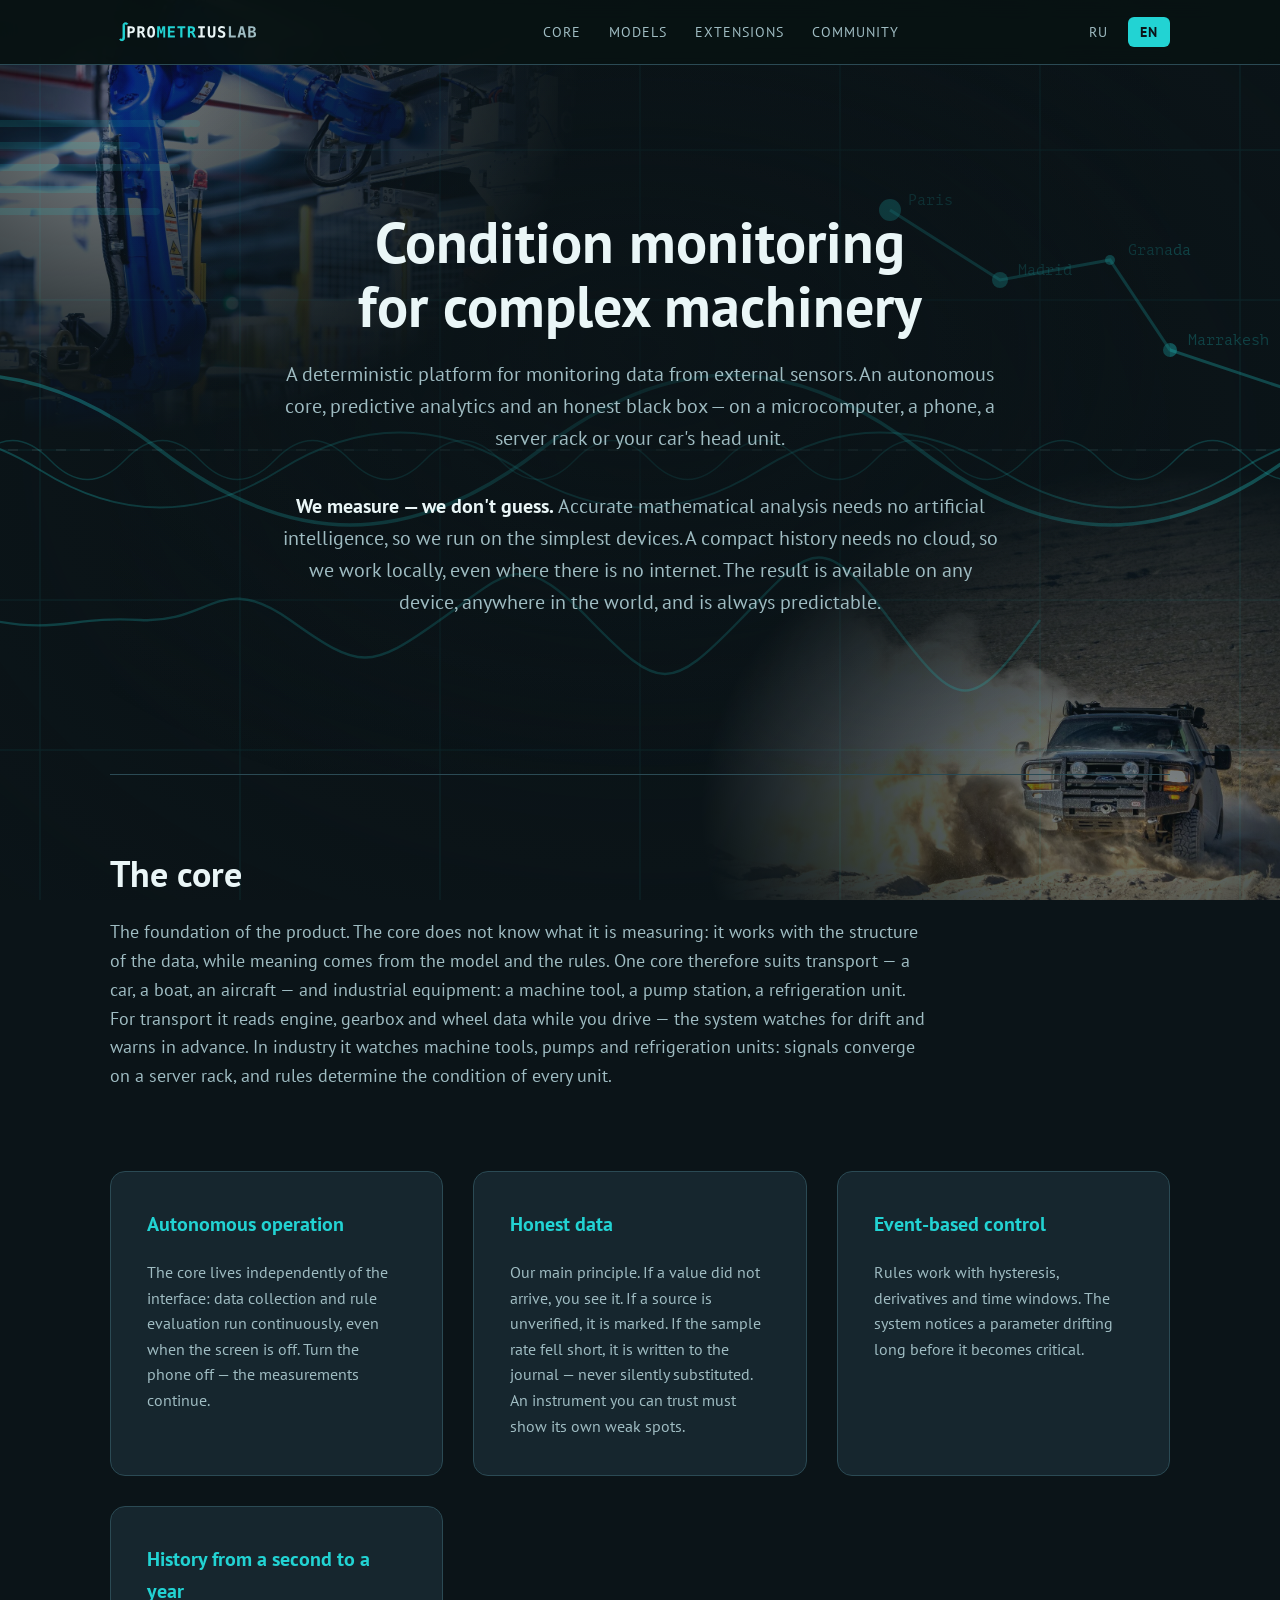
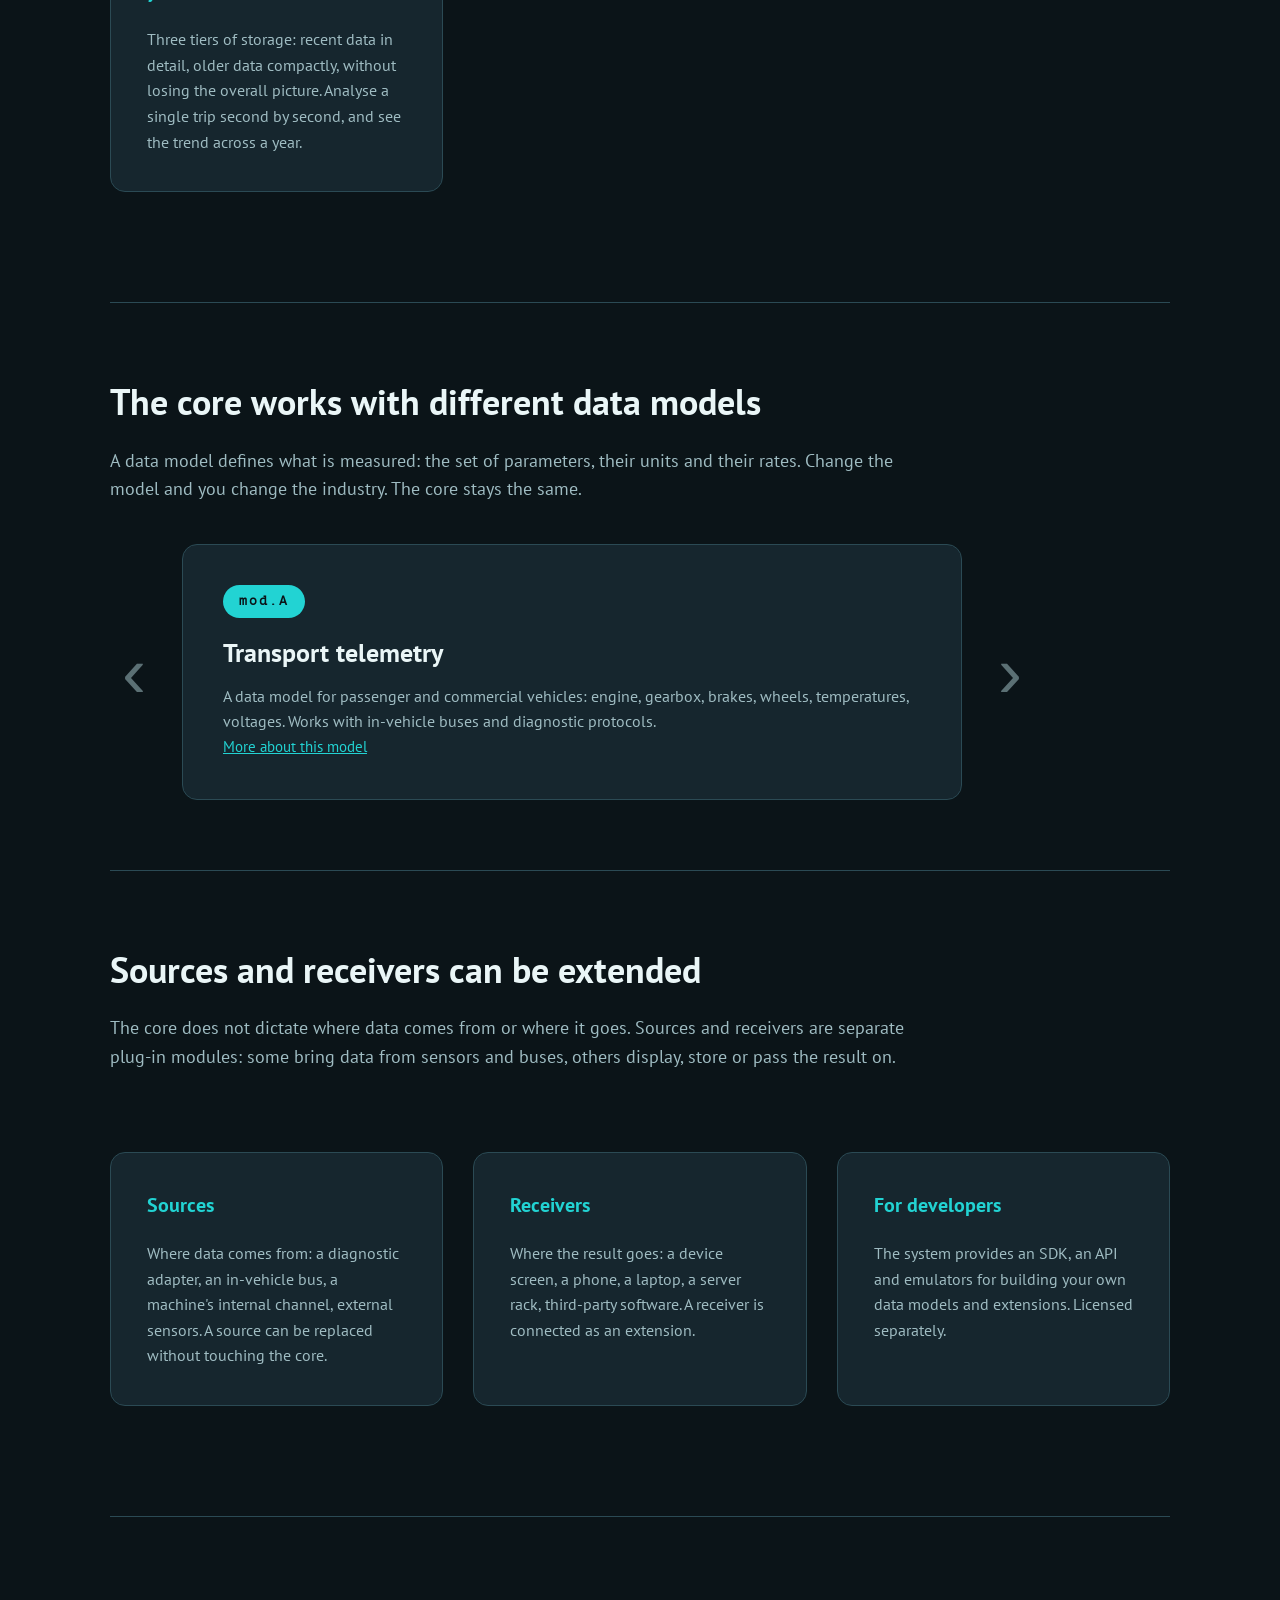
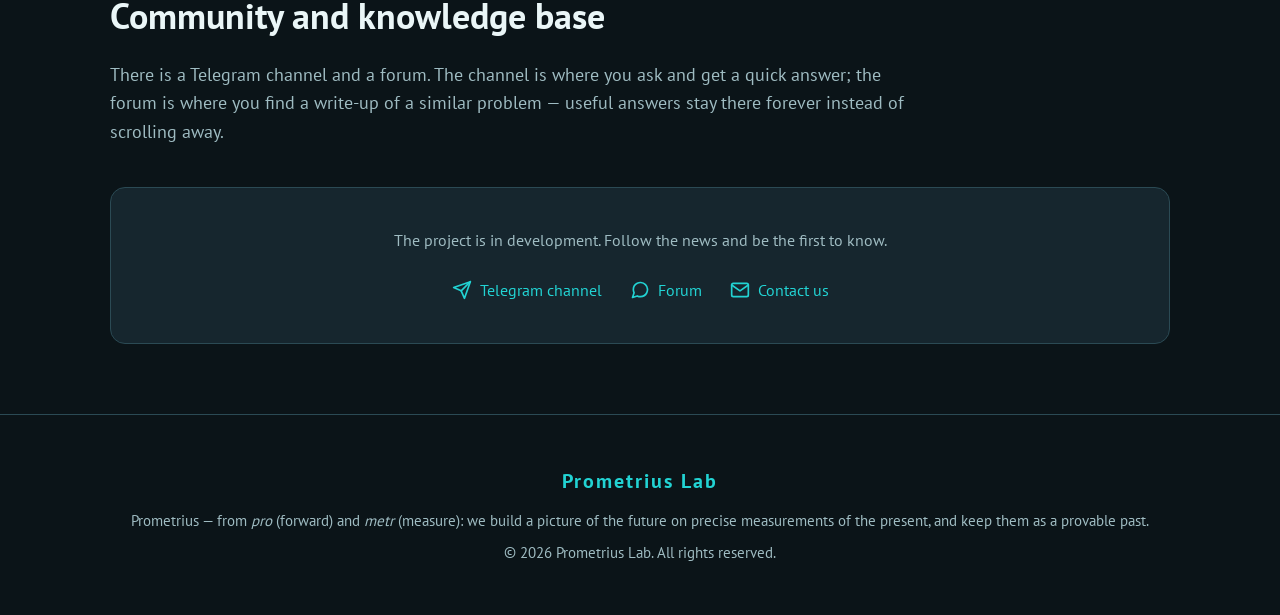
==== commit 5af71baa: "Шапка: единый однострочный контурный знак Вместо знака, вписанного в страницу, и отдельной надписи —" ====
--- a/en/index.html
+++ b/en/index.html
@@ -116,14 +116,9 @@
 <header>
     <div class="header-container">
         <a class="logo" href="./">
-            <!-- The integral sign is inlined on purpose: this way it takes the PT Mono
-                 font from the site's own styles, not whatever a visitor has installed -->
-            <svg class="logo-mark" viewBox="0 0 30 44" width="24" height="35" aria-hidden="true">
-                <text x="0" y="37" font-size="40" font-family="'PT Mono', monospace" font-weight="400"
-                      fill="#22d3d3" stroke="#22d3d3" stroke-width="1.7" stroke-linecap="round"
-                      stroke-linejoin="round" paint-order="stroke fill">∫</text>
-            </svg>
-            <span class="logo-text">PRO<span>METR</span>IUS</span>
+            <!-- One-line outline mark as a separate file:
+                 independent of both fonts and page markup -->
+            <img class="logo-mark" src="../logo-inline_cont.svg" alt="Prometrius Lab">
         </a>
         <nav>
             <a href="#core">Core</a>
